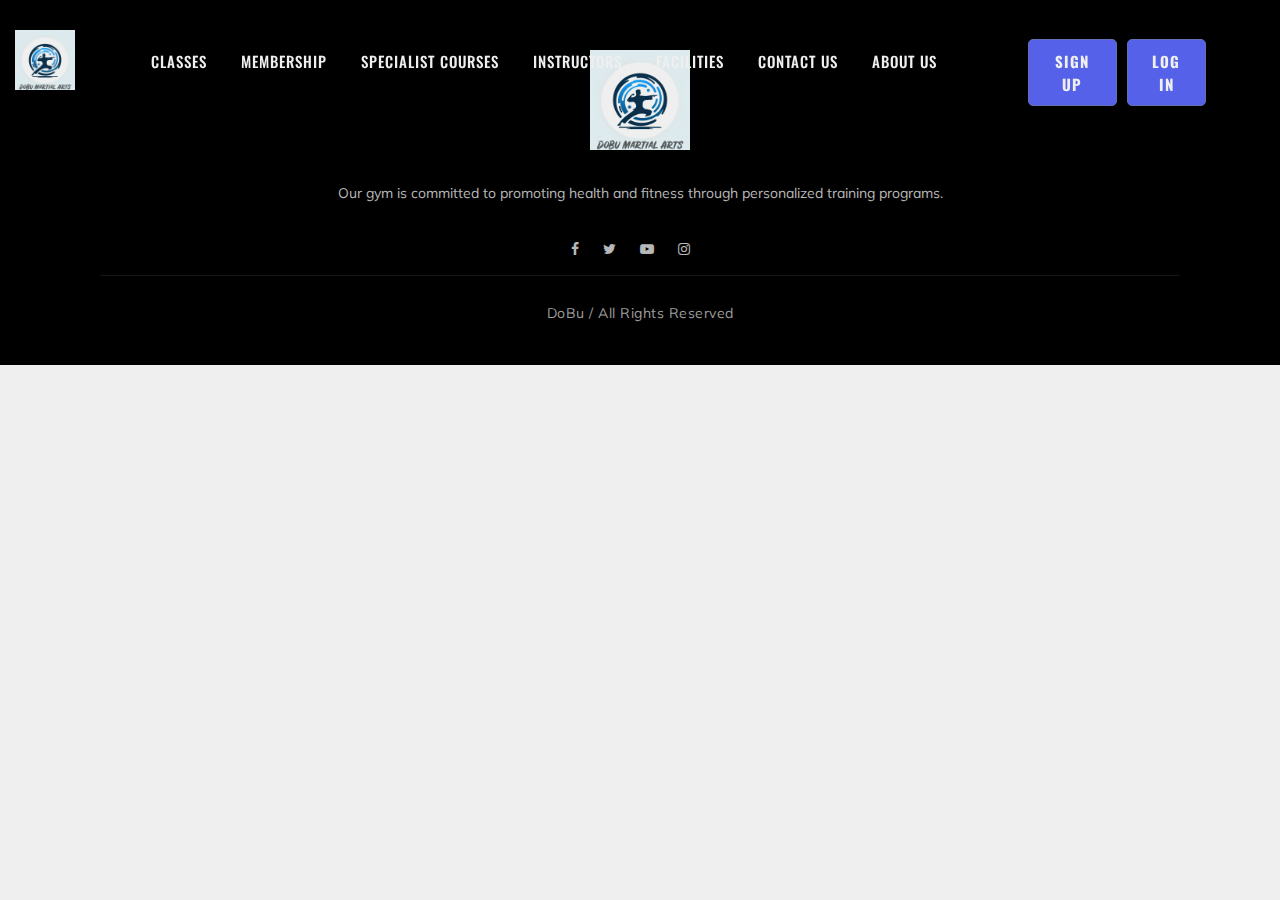
==== src/aboutus.html @ f47898c3 "Create Facilities Page" ====
<!DOCTYPE html>
<html lang="zxx">

<head>
    <meta charset="UTF-8" />
    <meta name="description" content="Shiva's | Gym " />
    <meta name="keywords" content="Gym, unica, creative, html" />
    <meta name="viewport" content="width=device-width, initial-scale=1.0" />
    <meta http-equiv="X-UA-Compatible" content="ie=edge" />
    <title>DoBu | Mertial Arts</title>

    <!-- Google Font -->
    <link href="https://fonts.googleapis.com/css?family=Muli:300,400,500,600,700,800,900&display=swap"
        rel="stylesheet" />
    <link href="https://fonts.googleapis.com/css?family=Oswald:300,400,500,600,700&display=swap" rel="stylesheet" />

    <!-- Css Styles -->
    <link rel="stylesheet" href="../css/bootstrap.min.css" type="text/css" />
    <link rel="stylesheet" href="../css/font-awesome.min.css" type="text/css" />
    <link rel="stylesheet" href="../css/flaticon.css" type="text/css" />
    <link rel="stylesheet" href="../css/owl.carousel.min.css" type="text/css" />
    <link rel="stylesheet" href="../css/barfiller.css" type="text/css" />
    <link rel="stylesheet" href="../css/magnific-popup.css" type="text/css" />
    <link rel="stylesheet" href="../css/slicknav.min.css">
    <link rel="stylesheet" href="../css/style.css" type="text/css" />
</head>

<body>
    <!-- Page Preloder -->
    <div id="preloder">
        <div class="loader"></div>
    </div>

    <!-- Offcanvas Menu Section Begin -->
    <div class="offcanvas-menu-overlay"></div>
    <div class="offcanvas-menu-wrapper">
        <div class="canvas-close">
            <i class="fa fa-close"></i>
        </div>
        <nav class="canvas-menu mobile-menu">
            <ul>
                <li><a href="Classes.html">Classes</a></li>
                <li><a href="Membership.html">Membership</a></li>
                <li><a href="specialCourse.html">Specialist Courses</a></li>
                <li><a href="instructor.html">Instructors</a></li>
                <li><a href="Facilities.html">Facilities</a></li>
                <li><a href="#">Contact Us</a></li>
                <li><a href="aboutus.html">About Us</a></li>
            </ul>
        </nav>
        <div id="mobile-menu-wrap"></div>
    </div>
    <!-- Offcanvas Menu Section End -->

    <!-- Header Section Begin -->
    <header class="header-section">
        <div class="container-fluid">
            <div class="row">
                <div class="row-cols-lg-1">
                    <div class="logo">
                        <a href="./index.html">
                            <img src="../img/DoBu logo-1.png" alt="DoBu logo" height="60px" width="60px" />
                        </a>
                    </div>
                </div>
                <div class="col-lg-9">
                    <nav class="nav-menu">
                        <ul>
                            <li><a href="Classes.html">Classes</a></li>
                            <li><a href="Membership.html">Membership</a></li>
                            <li><a href="specialCourse.html">Specialist Courses</a></li>
                            <li><a href="instructor.html">Instructors</a></li>
                            <li><a href="Facilities.html">Facilities</a></li>
                            <li><a href="#">Contact Us</a></li>
                            <li><a href="aboutus.html">About Us</a></li>
                        </ul>
                    </nav>
                </div>
                <div class="col-lg-2">
                    <div class="top-option">
                        <div class="button-container">
                            <a href="" class="btn">Sign Up</a>
                            <a href="" class="btn">Log In</a>
                        </div>
                    </div>
                </div>
            </div>
            <div class="canvas-open">
                <i class="fa fa-bars"></i>
            </div>
        </div>
    </header>
    <!-- Header End -->
 

    <!-- Footer Section Begin -->
    <section class="footer-section">
        <div class="container">
            <div class="col">
                <div class="col-lg-12 text-center">
                    <div class="fs-about">
                        <div class="fa-logo">
                            <a href="#"><img src="../img/DoBu logo-1.png" alt="DoBu Logo" height="100px" 
                                    width="100px" /></a>
                        </div>
                        <p>
                            Our gym is committed to promoting health and fitness through
                            personalized training programs.
                        </p>
                    </div>
                </div>
            </div>
            <div class="col">
                <div class="col-lg-12 text-center">
                    <div class="fa-social">
                        <a href="#"><i class="fa fa-facebook"></i></a>
                        <a href="#"><i class="fa fa-twitter"></i></a>
                        <a href="#"><i class="fa fa-youtube-play"></i></a>
                        <a href="#"><i class="fa fa-instagram"></i></a>
                    </div>
                    <div class="copyright-text">
                        <p>DoBu / All Rights Reserved</p>
                    </div>
                </div>
            </div>
        </div>
    </section>

    <!-- Footer Section End -->
    <!-- Js Plugins -->
    <script src="../js/jquery-3.3.1.min.js"></script>
    <script src="../js/bootstrap.min.js"></script>
    <script src="../js/jquery.magnific-popup.min.js"></script>
    <script src="../js/masonry.pkgd.min.js"></script>
    <script src="../js/jquery.barfiller.js"></script>
    <script src="../js/jquery.slicknav.js"></script>
    <script src="../js/owl.carousel.min.js"></script>
    <script src="../js/main.js"></script>
</body>

</html>
---- css/flaticon.css ----
/*
  	Flaticon icon font: Flaticon
  	Creation date: 19/02/2019 07:27
  	*/

@font-face {
  font-family: "Flaticon";
  src: url("../fonts/Flaticon.eot");
  src: url("../fonts/Flaticon.eot?#iefix") format("embedded-opentype"),
       url("../fonts/Flaticon.woff2") format("woff2"),
       url("../fonts/Flaticon.woff") format("woff"),
       url("../fonts/Flaticon.ttf") format("truetype"),
       url("../fonts/Flaticon.svg#Flaticon") format("svg");
  font-weight: normal;
  font-style: normal;
}

@media screen and (-webkit-min-device-pixel-ratio:0) {
  @font-face {
    font-family: "Flaticon";
    src: url("../fonts/Flaticon.svg#Flaticon") format("svg");
  }
}

[class^="flaticon-"]:before, [class*=" flaticon-"]:before,
[class^="flaticon-"]:after, [class*=" flaticon-"]:after {   
  font-family: Flaticon;
  font-size: 40px;
  font-style: normal;
  margin-left: 0;
}

.flaticon-001-mattress:before { content: "\f100"; }
.flaticon-002-dumbell:before { content: "\f101"; }
.flaticon-003-weight:before { content: "\f102"; }
.flaticon-004-measuring-tape:before { content: "\f103"; }
.flaticon-005-clipboard:before { content: "\f104"; }
.flaticon-006-weight-1:before { content: "\f105"; }
.flaticon-007-rings:before { content: "\f106"; }
.flaticon-008-calendar:before { content: "\f107"; }
.flaticon-009-smartwatch:before { content: "\f108"; }
.flaticon-010-lockers:before { content: "\f109"; }
.flaticon-011-punching-ball:before { content: "\f10a"; }
.flaticon-012-bag:before { content: "\f10b"; }
.flaticon-013-balance:before { content: "\f10c"; }
.flaticon-014-heart-beat:before { content: "\f10d"; }
.flaticon-015-proteins:before { content: "\f10e"; }
.flaticon-016-fitness:before { content: "\f10f"; }
.flaticon-017-pull-up-bar:before { content: "\f110"; }
.flaticon-018-scale:before { content: "\f111"; }
.flaticon-019-bands:before { content: "\f112"; }
.flaticon-020-smartphone:before { content: "\f113"; }
.flaticon-021-tshirt:before { content: "\f114"; }
.flaticon-022-short:before { content: "\f115"; }
.flaticon-023-dumbbells:before { content: "\f116"; }
.flaticon-024-jumping-rope:before { content: "\f117"; }
.flaticon-025-fitness-1:before { content: "\f118"; }
.flaticon-026-gym:before { content: "\f119"; }
.flaticon-027-fitness-2:before { content: "\f11a"; }
.flaticon-028-weightlifting:before { content: "\f11b"; }
.flaticon-029-wheel:before { content: "\f11c"; }
.flaticon-030-dumbbells-1:before { content: "\f11d"; }
.flaticon-031-workout:before { content: "\f11e"; }
.flaticon-032-bottle:before { content: "\f11f"; }
.flaticon-033-juice:before { content: "\f120"; }
.flaticon-034-stationary-bike:before { content: "\f121"; }
.flaticon-035-punching-ball-1:before { content: "\f122"; }
.flaticon-036-timer:before { content: "\f123"; }
.flaticon-037-medal:before { content: "\f124"; }
.flaticon-038-treadmill:before { content: "\f125"; }
.flaticon-039-syringe:before { content: "\f126"; }
.flaticon-040-whistle:before { content: "\f127"; }
.flaticon-041-chest:before { content: "\f128"; }
.flaticon-042-pills:before { content: "\f129"; }
.flaticon-043-mp3:before { content: "\f12a"; }
.flaticon-044-no-smoking:before { content: "\f12b"; }
.flaticon-045-boxing-gloves:before { content: "\f12c"; }
.flaticon-046-gloves:before { content: "\f12d"; }
.flaticon-047-buck:before { content: "\f12e"; }
.flaticon-048-headgear:before { content: "\f12f"; }
.flaticon-049-hand-grip:before { content: "\f130"; }
.flaticon-050-no-fast-food:before { content: "\f131"; }
---- css/barfiller.css ----
body {
    font-family: Arial;
}

.barfiller {
    width:100%;
    height:12px;
    background:#fcfcfc;
    border:1px solid #ccc;
    position:relative;
    margin-bottom:20px;
    box-shadow: inset 1px 4px 9px -6px rgba(0,0,0,.5); 
    -moz-box-shadow: inset 1px 4px 9px -6px rgba(0,0,0,.5); 
}

.barfiller .fill {
    display:block;
    position:relative;
    width:0px;
    height:100%;
    background:#333;
    z-index:1;
}

.barfiller .tipWrap {
    display:none;
}

.barfiller .tip {
    margin-top:-30px;
    padding:2px 4px;
    font-size:11px;
    color:#fff;
    left:0px;
    position: relative;;
    z-index:2;
    background: #333;
} 

.barfiller .tip:after {
    border:solid;
    border-color:rgba(0,0,0,.8) transparent;
    border-width:6px 6px 0 6px;
    content:"";
    display:block;
    position:absolute;
    left:9px;
    top:100%;
    z-index:9
}
---- css/style.css ----
/*------------------------------------------------------------------
[Table of contents]

1.  Template default CSS
	1.1	Variables
	1.2	Mixins
	1.3	Flexbox
	1.4	Reset
2.  Helper Css
3.  Header Section
4.  Hero Section
5.  Service Section
6.  Class Section
7.  Price Plan Section
8.  Trainer Section
9.  Contact
10.  Footer Style

-------------------------------------------------------------------*/

/*----------------------------------------*/

/* Template default CSS
/*----------------------------------------*/

html,
body {
	height: 100%;
	font-family: "Muli", sans-serif;
	-webkit-font-smoothing: antialiased;
	font-smoothing: antialiased;
}

body::-webkit-scrollbar {
	width: 8px;
}

body::-webkit-scrollbar-track {
	background-color: #444444;
}

body::-webkit-scrollbar-thumb {
	background-color: #5b68f8;
	border-radius: 5px;
}

h1,
h2,
h3,
h4,
h5,
h6 {
	margin: 0;
	color: #111111;
	font-weight: 400;
	font-family: "Oswald", sans-serif;
}

h1 {
	font-size: 70px;
}

h2 {
	font-size: 36px;
}

h3 {
	font-size: 30px;
}

h4 {
	font-size: 24px;
}

h5 {
	font-size: 18px;
}

h6 {
	font-size: 16px;
}

p {
	font-size: 14px;
	font-family: "Muli", sans-serif;
	color: #a9a9a9;
	font-weight: 400;
	line-height: 24px;
	margin: 0 0 15px 0;
}

img {
	max-width: 100%;
}

input:focus,
select:focus,
button:focus,
textarea:focus {
	outline: none;
}

a:hover,
a:focus {
	text-decoration: none;
	outline: none;
	color: #fff;
}

ul,
ol {
	padding: 0;
	margin: 0;
}

/*---------------------
  Helper CSS
-----------------------*/

.section-title {
	margin-bottom: 45px;
	text-align: center;
}

.section-title span {
	font-size: 16px;
	color: #5b68f8;
	text-transform: uppercase;
	font-weight: 700;
}

.section-title h2 {
	color: #ffffff;
	font-size: 32px;
	font-weight: 600;
	text-transform: uppercase;
	margin-top: 8px;
}

.set-bg {
	background-repeat: no-repeat;
	background-size: cover;
	background-position: top center;
}

.spad {
	padding-top: 100px;
	padding-bottom: 100px;
}

.spad-2 {
	padding-top: 50px;
	padding-bottom: 70px;
}

.text-white h1,
.text-white h2,
.text-white h3,
.text-white h4,
.text-white h5,
.text-white h6,
.text-white p,
.text-white span,
.text-white li,
.text-white a {
	color: #fff;
}

/* buttons */

.primary-btn {
	display: inline-block;
	font-size: 14px;
	padding: 17px 30px 16px;
	color: #ffffff;
	background: #5b68f8;
	line-height: normal;
	letter-spacing: 1px;
	text-transform: uppercase;
	font-weight: 700;
}

.primary-btn.btn-normal {
	-webkit-transition: all 0.3s;
	-o-transition: all 0.3s;
	transition: all 0.3s;
}

.primary-btn.btn-normal:hover {
	background: #5b68f8;
	border-color: #5b68f8;
}

/* Preloder */

#preloder {
	position: fixed;
	width: 100%;
	height: 100%;
	top: 0;
	left: 0;
	z-index: 999999;
	background: #000;
}

.loader {
	width: 40px;
	height: 40px;
	position: absolute;
	top: 50%;
	left: 50%;
	margin-top: -13px;
	margin-left: -13px;
	border-radius: 60px;
	animation: loader 0.8s linear infinite;
	-webkit-animation: loader 0.8s linear infinite;
}

@keyframes loader {
	0% {
		-webkit-transform: rotate(0deg);
		transform: rotate(0deg);
		border: 4px solid#5b68f8;
		border-left-color: transparent;
	}

	50% {
		-webkit-transform: rotate(180deg);
		transform: rotate(180deg);
		border: 4px solid #673ab7;
		border-left-color: transparent;
	}

	100% {
		-webkit-transform: rotate(360deg);
		transform: rotate(360deg);
		border: 4px solid#5b68f8;
		border-left-color: transparent;
	}
}

@-webkit-keyframes loader {
	0% {
		-webkit-transform: rotate(0deg);
		border: 4px solid#5b68f8;
		border-left-color: transparent;
	}

	50% {
		-webkit-transform: rotate(180deg);
		border: 4px solid #673ab7;
		border-left-color: transparent;
	}

	100% {
		-webkit-transform: rotate(360deg);
		border: 4px solid#5b68f8;
		border-left-color: transparent;
	}
}

.spacial-controls {
	position: fixed;
	width: 111px;
	height: 91px;
	top: 0;
	right: 0;
	z-index: 999;
}

.spacial-controls .search-switch {
	display: block;
	height: 100%;
	padding-top: 30px;
	background: #323232;
	text-align: center;
	cursor: pointer;
}

.search-model {
	display: none;
	position: fixed;
	width: 100%;
	height: 100%;
	left: 0;
	top: 0;
	background: #000;
	z-index: 99999;
}

.search-model-form {
	padding: 0 15px;
}

.search-model-form input {
	width: 500px;
	font-size: 40px;
	border: none;
	border-bottom: 2px solid #333;
	background: none;
	color: #999;
}

.search-close-switch {
	position: absolute;
	width: 50px;
	height: 50px;
	background: #333;
	color: #fff;
	text-align: center;
	border-radius: 50%;
	font-size: 28px;
	line-height: 28px;
	top: 30px;
	cursor: pointer;
	-webkit-transform: rotate(45deg);
	-ms-transform: rotate(45deg);
	transform: rotate(45deg);
	display: -webkit-box;
	display: -ms-flexbox;
	display: flex;
	-webkit-box-align: center;
	-ms-flex-align: center;
	align-items: center;
	-webkit-box-pack: center;
	-ms-flex-pack: center;
	justify-content: center;
}

/*---------------------
  Header
-----------------------*/

.header-section {
	position: fixed;
	left: 0;
	top: 0;
	width: 100%;
	padding: 0 15px;
	padding-top: 30px;
	z-index: 99;
	transition: background-color 0.3s, padding 0.3s;
}

.header-section.scrolled {
	background-color: rgba(7, 18, 41, 0.973);
	padding: 10px 15px;
}

.logo a {
	display: inline-block;
}

.nav-menu {
	text-align: center;
	margin-top: 10px;
}

.nav-menu ul li {
	list-style: none;
	display: inline-block;
	margin-right: 30px;
	position: relative;
	z-index: 1;
}

.nav-menu ul li:last-child {
	margin-right: 0;
}

.nav-menu ul li.active>a {
	color: #5b68f8;
}

.nav-menu ul li.active>a:after {
	opacity: 1;
}

.nav-menu ul li:hover>a {
	color: #5b68f8;
}

.nav-menu ul li:hover>a:after {
	opacity: 1;
}

.nav-menu ul li:hover .dropdown {
	opacity: 1;
	visibility: visible;
}

.nav-menu ul li a {
	color: #ffffff;
	display: block;
	font-size: 15px;
	font-weight: 500;
	text-transform: uppercase;
	letter-spacing: 1px;
	font-family: "Oswald", sans-serif;
	padding: 10px 0px;
	position: relative;
	transition: all 0.3s;
}

.top-option {
	text-align: right;
	padding: 9px 0;
}

.button-container {
	display: flex;
	justify-content: space-between;
	gap: 10px;
}

.btn {
	display: inline-block;
	padding: 10px 15px;
	border: 1px solid #6c78c0;
	border-radius: 5px;
	text-align: center;
	background-color: #5b68f8;
	text-decoration: none;
	color: #ffffff;
	font-family: "Oswald", sans-serif;
	font-size: 15px;
	font-weight: 800;
	text-transform: uppercase;
	letter-spacing: 1px;
	transition: background-color 0.3s, color 0.3s;
}

.btn:hover {
	background-color: #1c0097;
	color: #fff;
	border: 1px solid #001797;
}

.offcanvas-menu-wrapper {
	display: none;
}

.canvas-open {
	display: none;
}

/*---------------------
  Hero Section
-----------------------*/

.hs-slider.owl-carousel .owl-item.active .hs-item .hi-text span {
	position: relative;
	top: 0;
	-webkit-transition: all 0.2s ease 0.2s;
	-o-transition: all 0.2s ease 0.2s;
	transition: all 0.2s ease 0.2s;
	opacity: 1;
}

.hs-slider.owl-carousel .owl-item.active .hs-item .hi-text h1 {
	position: relative;
	top: 0;
	-webkit-transition: all 0.4s ease 0.4s;
	-o-transition: all 0.4s ease 0.4s;
	transition: all 0.4s ease 0.4s;
	opacity: 1;
}

.hs-slider.owl-carousel .owl-item.active .hs-item .hi-text .primary-btn {
	position: relative;
	top: 0;
	-webkit-transition: all 0.6s ease 0.6s;
	-o-transition: all 0.6s ease 0.6s;
	transition: all 0.6s ease 0.6s;
	opacity: 1;
}

.hs-slider.owl-carousel .owl-nav button {
	height: 46px;
	width: 46px;
	color: #a9a9a9;
	background: rgba(255, 255, 255, 0.1);
	line-height: 46px;
	text-align: center;
	position: absolute;
	font-size: 24px;
	left: 30px;
	top: 50%;
	-webkit-transform: translateY(-23px);
	-ms-transform: translateY(-23px);
	transform: translateY(-23px);
}

.hs-slider.owl-carousel .owl-nav button.owl-next {
	left: auto;
	right: 30px;
}

.hs-slider .hs-item {
	height: 1040px;
	display: -webkit-box;
	display: -ms-flexbox;
	display: flex;
	-ms-flex-line-pack: center;
	align-content: center;
	padding-top: 355px;
}

.hs-slider .hs-item .hi-text span {
	display: block;
	font-size: 18px;
	color: #ffffff;
	text-transform: uppercase;
	font-weight: 700;
	letter-spacing: 6px;
	margin-bottom: 18px;
	position: relative;
	top: 100px;
	opacity: 0;
}

.hs-slider .hs-item .hi-text h1 {
	font-size: 80px;
	color: #ffffff;
	font-weight: 700;
	text-transform: uppercase;
	line-height: 90px;
	margin-bottom: 42px;
	position: relative;
	top: 100px;
	opacity: 0;
}

.hs-slider .hs-item .hi-text h1 strong {
	color: #5b68f8;
}

.hs-slider .hs-item .hi-text .primary-btn {
	position: relative;
	top: 100px;
	opacity: 0;
}

/*---------------------
  ChoseUs Section
-----------------------*/

.choseus-section {
	background: #0a0a0a;
	padding-bottom: 70px;
}

.cs-item {
	text-align: center;
	margin-bottom: 30px;
}

.cs-item:hover span {
	background: #5b68f8;
	color: #ffffff;
}

.cs-item span {
	height: 90px;
	width: 90px;
	background: rgba(255, 255, 255, 0.1);
	border-radius: 50%;
	display: inline-block;
	color: #5b68f8;
	line-height: 90px;
	text-align: center;
	-webkit-transition: all 0.3s;
	-o-transition: all 0.3s;
	transition: all 0.3s;
}

.cs-item h4 {
	color: #ffffff;
	font-size: 22px;
	font-weight: 600;
	margin-top: 24px;
	margin-bottom: 16px;
}

/*---------------------
  Classes Section
-----------------------*/

.classes-section {
	background: #151515;
	padding-bottom: 80px;
}

.classes-section .section-title {
	margin-bottom: 35px;
}

.class-item {
	overflow: hidden;
	margin-bottom: 30px;
}

.class-item .ci-pic img {
	min-width: 100%;
}

.class-item .ci-text {
	background: #0a0a0a;
	position: relative;
	padding: 10px 30px 26px 30px;
	z-index: 1;
}

.class-item .ci-text:after {
	position: absolute;
	left: -5px;
	top: -44px;
	height: 100px;
	width: 600px;
	border-top: 4px solid #464646;
	background: #0a0a0a;
	content: "";
	-webkit-transform: rotate(-5deg);
	-ms-transform: rotate(-5deg);
	transform: rotate(-5deg);
	z-index: -1;
}

.class-item .ci-text span {
	color: #5b68f8;
	font-size: 12px;
	text-transform: uppercase;
	font-weight: 700;
}

.class-item .ci-text h5 {
	font-size: 20px;
	color: #ffffff;
	font-weight: 600;
	text-transform: uppercase;
	margin-top: 4px;
}

.class-item .ci-text h4 {
	font-size: 26px;
	color: #ffffff;
	font-weight: 600;
	text-transform: uppercase;
	margin-top: 4px;
}

.class-item .ci-text a {
	display: inline-block;
	width: 46px;
	height: 46px;
	background: rgba(255, 255, 255, 0.1);
	line-height: 46px;
	text-align: center;
	font-size: 24px;
	color: #ffffff;
	position: absolute;
	right: 30px;
	bottom: 16px;
}

/*----------------------------
  Special List Course Section |
-----------------------------*/

.special-courses-section {
	background: #151515;
	padding-bottom: 80px;
}

.special-courses-section .section-title {
	margin-bottom: 35px;
}

.course-item {
	overflow: hidden;
	margin-bottom: 30px;
}

.course-item .course-pic img {
	max-width: 100%;
}

.course-item .course-text {
	background: #0a0a0a;
	position: relative;
	padding: 10px 30px 26px 30px;
	z-index: 1;
}

.course-item .course-text h5 {
	font-size: 20px;
	color: #ffffff;
	font-weight: 600;
	text-transform: uppercase;
	margin-top: 4px;
}

.course-item .course-text h4 {
	font-size: 26px;
	color: #ffffff;
	font-weight: 600;
	text-transform: uppercase;
	margin-top: 4px;
}

.course-item .course-text .enroll-btn {
	display: inline-block;
	padding: 10px 20px;
	background: rgba(255, 255, 255, 0.3);
	text-align: center;
	font-size: 14px;
	color: #ffffff;
	font-weight: 700;
	border-radius: 12px;
	transition: 0.5s;

}

.course-item .course-text .enroll-btn:hover {
	background: #5b68f8;
}

/*---------------------
  Facilities Section
-----------------------*/

.facilities-section {
	background: #151515;
	padding-bottom: 80px;
}

.facilities-section .section-title {
	margin-bottom: 35px;
}

.facility-item {
	overflow: hidden;
	margin-bottom: 30px;
}

.facility-item .fi-pic img {
	min-width: 100%;
}

.facility-item .fi-text {
	background: #0a0a0a;
	position: relative;
	padding: 10px 30px 26px 30px;
	z-index: 1;
}

.facility-item .fi-text:after {
	position: absolute;
	left: -5px;
	top: -44px;
	height: 100px;
	width: 600px;
	border-top: 4px solid #464646;
	background: #0a0a0a;
	content: "";
	-webkit-transform: rotate(-5deg);
	-ms-transform: rotate(-5deg);
	transform: rotate(-5deg);
	z-index: -1;
}

.facility-item .fi-text span {
	color: #5b68f8;
	font-size: 12px;
	text-transform: uppercase;
	font-weight: 700;
}

.facility-item .fi-text h5 {
	font-size: 20px;
	color: #ffffff;
	font-weight: 600;
	text-transform: uppercase;
	margin-top: 4px;
}

.facility-item .fi-text h4 {
	font-size: 26px;
	color: #ffffff;
	font-weight: 600;
	text-transform: uppercase;
	margin-top: 4px;
}

.facility-item .fi-text a {
	display: inline-block;
	width: 46px;
	height: 46px;
	background: rgba(255, 255, 255, 0.1);
	line-height: 46px;
	text-align: center;
	font-size: 24px;
	color: #ffffff;
	position: absolute;
	right: 30px;
	bottom: 16px;
}


/*---------------------
  Banner Section
-----------------------*/

.banner-section {
	height: 550px;
	display: -webkit-box;
	display: -ms-flexbox;
	display: flex;
	-webkit-box-align: center;
	-ms-flex-align: center;
	align-items: center;
	-webkit-box-pack: center;
	-ms-flex-pack: center;
	justify-content: center;
}

.bs-text.service-banner .bt-tips {
	margin-bottom: 35px;
}

.bs-text h2 {
	font-size: 48px;
	color: #ffffff;
	font-weight: 700;
	text-transform: uppercase;
	margin-bottom: 25px;
}

.bs-text .bt-tips {
	font-size: 20px;
	color: #c4c4c4;
	font-weight: 700;
	text-transform: uppercase;
	margin-bottom: 45px;
}

.bs-text .primary-btn {
	background: transparent;
	border: 2px solid #5b68f8;
}

.bs-text .play-btn {
	display: inline-block;
	height: 70px;
	width: 70px;
	background: #5b68f8;
	border-radius: 50%;
	line-height: 70px;
	text-align: center;
	font-size: 36px;
	color: #ffffff;
}

/*---------------------
  Membership Section
-----------------------*/

.pricing-section {
	background: #151515;
}

.pricing-section .section-title {
	margin-bottom: 60px;
	margin-top: 20px;
}

.ps-item {
	text-align: center;
	padding: 40px 30px 52px;
	border: 1px solid #464646;
	-webkit-transform: skewY(-4deg);
	-ms-transform: skewY(-4deg);
	transform: skewY(-4deg);
	margin-bottom: 30px;
	position: relative;
}

.ps-img {
	margin: 40px 0px;
}

.ps-item .primary-btn.pricing-btn:hover {
	background: #5b68f8;
}

.ps-item h3 {
	font-size: 28px;
	color: #ffffff;
	font-weight: 600;
	margin-bottom: 14px;
	-webkit-transform: skewY(4deg);
	-ms-transform: skewY(4deg);
	transform: skewY(4deg);
}

.ps-item .pi-price {
	margin-bottom: 10px;
	-webkit-transform: skewY(4deg);
	-ms-transform: skewY(4deg);
	transform: skewY(4deg);
}

.ps-item .pi-price h2 {
	font-size: 45px;
	color: #5b68f8;
	font-weight: 600;
}

.ps-item .pi-price span {
	color: #c4c4c4;
	font-size: 16px;
	font-weight: 700;
	text-transform: uppercase;
}

.ps-item ul {
	margin-bottom: 10px;
	-webkit-transform: skewY(4deg);
	-ms-transform: skewY(4deg);
	transform: skewY(4deg);
}

.ps-item ul li {
	font-size: 14px;
	color: #c4c4c4;
	line-height: 32px;
	list-style: none;
}

.ps-item .primary-btn.pricing-btn {
	display: block;
	background: #333333;
	-webkit-transform: skewY(4deg);
	-ms-transform: skewY(4deg);
	transform: skewY(4deg);
	transition: 0.5s;
}

/*---------------------
  Gallery Section
-----------------------*/

.gallery-section {
	background: #151515;
	overflow: hidden;
}

.gallery-section.gallery-page {
	padding-top: 10px;
}

.grid-sizer {
	width: calc(25% - 10px);
}

.gallery {
	margin-right: -10px;
}

.gallery .gs-item {
	height: 472px;
	width: calc(25% - 10px);
	float: left;
	margin-right: 10px;
	margin-bottom: 10px;
}

.gallery .gs-item:hover .thumb-icon {
	opacity: 1;
	visibility: visible;
}

.gallery .gs-item .thumb-icon {
	font-size: 48px;
	color: #5b68f8;
	display: -webkit-box;
	display: -ms-flexbox;
	display: flex;
	-webkit-box-align: center;
	-ms-flex-align: center;
	align-items: center;
	-webkit-box-pack: center;
	-ms-flex-pack: center;
	justify-content: center;
	height: 100%;
	cursor: pointer;
	opacity: 0;
	visibility: hidden;
	-webkit-transition: all 0.3s;
	-o-transition: all 0.3s;
	transition: all 0.3s;
}

.gallery .gs-item.grid-wide {
	width: calc(50% - 10px);
}

/*---------------------
  instructor Section
-----------------------*/

.instructor-section {
    background: #151515;
}

.instructor-item {
    margin-bottom: 40px;
}

.instructor-item .ii-pic {
    float: left;
}

.instructor-item .ii-pic img {
	min-width: 100%;
	min-height: 100%;
    object-fit: cover;
	border: 1px solid #363636;
}

.instructor-item .ii-text {
    border: 1px solid #363636;
    overflow: hidden;
    padding: 32px 30px 20px 40px;
}

.instructor-item .ii-text h5 {
    margin-bottom: 10px;
	font-size: 30px;
	color: rgb(219, 219, 219);
}

.instructor-item .ii-text h5 a {
    font-size: 20px;
    color: #ffffff;
    font-weight: 600;
    line-height: 28px;
}

.instructor-item .ii-text ul {
    margin-bottom: 18px;
}

.instructor-item .ii-text ul li {
    font-size: 12px;
    color: #888888;
    display: inline-block;
    list-style: none;
    margin-right: 25px;
    position: relative;
}

.instructor-item .ii-text ul li:after {
    position: absolute;
    right: -15px;
    top: 0;
    content: "|";
}

.instructor-item .ii-text ul li:last-child {
    margin-right: 0;
}

.instructor-item .ii-text ul li:last-child:after {
    display: none;
}

.instructor-item .ii-text p {
    color: #c4c4c4;
    line-height: 22px;
    margin-bottom: 0;
}

.ii-btn {
	padding: 11px;
	border-radius: 5px;
	transition: 0.5s;
	background: rgba(255, 255, 255, 0.3);
	color: #ffffff;
	font-weight: 700;
	border-radius: 7px;
	font-size: 14px;
}

.ii-btn:hover {
	background: #5b68f8;
	transition: 0.5s;
}

/*---------------------
  Get Touch Section
-----------------------*/

.gettouch-section {
	background: #0a0a0a;
	padding: 30px 0 15px;
}

.gt-text {
	overflow: hidden;
	margin-bottom: 30px;
}

.gt-text i {
	font-size: 30px;
	color: #ffffff;
	display: inline-block;
	height: 65px;
	width: 65px;
	background: #5b68f8;
	border-radius: 50%;
	line-height: 65px;
	text-align: center;
	float: left;
	margin-right: 20px;
}

.gt-text p {
	overflow: hidden;
	color: #ffffff;
	margin-bottom: 0;
	padding-top: 10px;
}

.gt-text ul {
	overflow: hidden;
	padding-top: 20px;
}

.gt-text ul li {
	list-style: none;
	font-size: 14px;
	color: #ffffff;
	margin-right: 25px;
	display: inline-block;
	position: relative;
}

.gt-text ul li:after {
	position: absolute;
	right: -18px;
	top: 0;
	content: "|";
	color: #545454;
}

.gt-text ul li:last-child {
	margin-right: 0;
}

.gt-text ul li:last-child:after {
	display: none;
}

.gt-text.email p {
	padding-top: 20px;
}

/*---------------------
  Footer
-----------------------*/

.footer-section {
	background: #000000;
	padding-top: 50px;
}

.fs-about {
	margin-bottom: 30px;
}

.fs-about .fa-logo {
	margin-bottom: 30px;
}

.fs-about .fa-logo a {
	display: inline-block;
}

.fs-about p {
	line-height: 26px;
	color: #c4c4c4;
}

.fa-social a {
	font-size: 14px;
	color: #c4c4c4;
	margin-right: 20px;
}

.copyright-text {
	font-size: 14px;
	color: #c4c4c4;
	letter-spacing: 0.5px;
	border-top: 1px solid #1a1a1a;
	padding: 25px 0;
	margin-top: 15px;
}

.copyright-text a,
.copyright-text i {
	color: #5b68f8;
}

/* ----------------------------------- Other Pages Styles ----------------------------------- */

/*---------------------
  Breadcrumb Section
-----------------------*/

.breadcrumb-section {
	height: 500px;
	padding-top: 230px;
}

.breadcrumb-text h2 {
	font-size: 60px;
	color: #ffffff;
	font-weight: 600;
	text-transform: uppercase;
	margin-bottom: 15px;
}

.breadcrumb-text .bt-option a {
	font-size: 18px;
	color: #ffffff;
	font-weight: 700;
	display: inline-block;
	position: relative;
	margin-right: 20px;
}

.breadcrumb-text .bt-option a:after {
	position: absolute;
	right: -14px;
	top: 6px;
	font-family: "FontAwesome";
	content: "";
	font-size: 13px;
	font-weight: 400;
}

.breadcrumb-text .bt-option span {
	font-size: 18px;
	color: #5b68f8;
	font-weight: 700;
}

/*---------------------
  About Us Section
-----------------------*/

.about-video {
	height: 640px;
	display: -webkit-box;
	display: -ms-flexbox;
	display: flex;
	-webkit-box-align: center;
	-ms-flex-align: center;
	align-items: center;
	-webkit-box-pack: center;
	-ms-flex-pack: center;
	justify-content: center;
}

.about-video .play-btn {
	display: inline-block;
	height: 70px;
	width: 70px;
	background: #5b68f8;
	border-radius: 50%;
	line-height: 70px;
	text-align: center;
	font-size: 36px;
	color: #ffffff;
}

.about-text {
	background: #000000;
	height: 640px;
	padding: 120px 70px 0 70px;
}

.about-text .section-title {
	text-align: left;
	margin-bottom: 30px;
}

.about-text .at-desc {
	margin-bottom: 27px;
}

.about-text .at-desc p {
	color: #c4c4c4;
}

.about-text .about-bar .ab-item {
	margin-bottom: 34px;
}

.about-text .about-bar .ab-item p {
	color: #ffffff;
	margin-bottom: 13px;
}

.about-text .about-bar .ab-item .barfiller {
	background: #2d2d2d;
	height: 5px;
	border: none;
	margin-bottom: 0;
}

.about-text .about-bar .ab-item .barfiller .tip {
	margin-top: 0;
	padding: 0;
	font-size: 14px;
	color: #ffffff;
	background: transparent;
	position: initial !important;
	float: right;
	margin-top: -40px;
}

.about-text .about-bar .ab-item .barfiller .tip:after {
	display: none;
}

/*---------------------
  Testimonial Section
-----------------------*/

.testimonial-section {
	background: #151515;
}

.ts_slider.owl-carousel .owl-item img {
	display: inline-block;
}

.ts_slider.owl-carousel .owl-nav button {
	height: 46px;
	width: 46px;
	color: #a9a9a9;
	background: rgba(255, 255, 255, 0.1);
	line-height: 46px;
	text-align: center;
	font-size: 24px;
	position: absolute;
	left: 30px;
	top: 50%;
	-webkit-transform: translateY(-23px);
	-ms-transform: translateY(-23px);
	transform: translateY(-23px);
}

.ts_slider.owl-carousel .owl-nav button.owl-next {
	left: auto;
	right: 30px;
}

.ts_slider .ts_item .ti_pic {
	margin-bottom: 32px;
}

.ts_slider .ts_item .ti_pic img {
	height: 200px;
	width: 200px;
	border-radius: 50%;
}

.ts_slider .ts_item .ti_text p {
	color: #fefefe;
	letter-spacing: 1px;
	margin-bottom: 20px;
}

.ts_slider .ts_item .ti_text h5 {
	color: #ffffff;
	font-weight: 600;
	text-transform: uppercase;
	margin-bottom: 8px;
}

.ts_slider .ts_item .ti_text .tt-rating i {
	font-size: 12px;
	color: #d49d09;
}

/*---------------------
  Services Section
-----------------------*/

.services-section {
	background: #151515;
}

.ss-pic img {
	height: 100%;
	min-width: 100%;
}

.ss-text {
	background: #252525;
	padding: 72px 30px;
	height: 293px;
	position: relative;
	z-index: 1;
	-webkit-transition: all 0.3s;
	-o-transition: all 0.3s;
	transition: all 0.3s;
}

.ss-text:hover {
	background: #363636;
}

.ss-text:hover a {
	color: #5b68f8;
}

.ss-text:hover:after {
	background: #363636;
}

.ss-text:after {
	position: absolute;
	left: -15px;
	top: 50%;
	height: 20px;
	width: 20px;
	background: #252525;
	content: "";
	-webkit-transform: rotate(45deg) translateY(-10px);
	-ms-transform: rotate(45deg) translateY(-10px);
	transform: rotate(45deg) translateY(-10px);
	z-index: -1;
	-webkit-transition: all 0.2s;
	-o-transition: all 0.2s;
	transition: all 0.2s;
}

.ss-text.second-row:after {
	left: auto;
	right: 0;
}

.ss-text h4 {
	font-size: 22px;
	color: #ffffff;
	font-weight: 600;
	margin-bottom: 10px;
}

.ss-text p {
	margin-bottom: 11px;
}

.ss-text a {
	font-size: 14px;
	color: #ffffff;
	font-weight: 700;
	text-transform: uppercase;
	-webkit-transition: all 0.3s;
	-o-transition: all 0.3s;
	transition: all 0.3s;
}

/*---------------------
  Class Timetable Section
-----------------------*/

.class-timetable-section {
	background: #151515;
}

.class-timetable-section.class-details-timetable {
	padding-top: 0;
}

.class-timetable-section .section-title {
	text-align: left;
}

.class-details-timetable_title {
	margin-bottom: 35px;
}

.class-details-timetable_title h5 {
	font-size: 20px;
	color: #ffffff;
	font-weight: 600;
}

.table-controls {
	text-align: right;
	margin-top: 14px;
	margin-bottom: 50px;
}

.table-controls ul {
	background: #000000;
	padding: 12px 30px 15px;
	display: inline-block;
}

.table-controls ul li {
	list-style: none;
	font-size: 14px;
	color: #aaaaaa;
	list-style: none;
	display: inline-block;
	margin-right: 35px;
	-webkit-transition: all 0.3s;
	-o-transition: all 0.3s;
	transition: all 0.3s;
	cursor: pointer;
	position: relative;
}

.table-controls ul li:after {
	position: absolute;
	right: -22px;
	top: 0;
	content: "/";
}

.table-controls ul li.active {
	color: #ffffff;
}

.table-controls ul li.active:after {
	color: #aaaaaa;
}

.table-controls ul li:last-child {
	margin-right: 0;
}

.table-controls ul li:last-child:after {
	display: none;
}

.class-timetable .ts-meta h5,
.class-timetable .ts-meta span {
	-webkit-transition: all 0.4s;
	-o-transition: all 0.4s;
	transition: all 0.4s;
}

.class-timetable.filtering .ts-meta h5,
.class-timetable.filtering .ts-meta span {
	opacity: 0;
}

.class-timetable.filtering .ts-meta.show h5,
.class-timetable.filtering .ts-meta.show span {
	opacity: 1;
}

.class-timetable.details-timetable td h5 {
	color: #ffffff1a;
}

.class-timetable.details-timetable td span {
	color: #363636;
}

.class-timetable.details-timetable td.hover-dp h5 {
	-webkit-transition: all 0.4s;
	-o-transition: all 0.4s;
	transition: all 0.4s;
}

.class-timetable.details-timetable td.hover-dp span {
	-webkit-transition: all 0.4s;
	-o-transition: all 0.4s;
	transition: all 0.4s;
}

.class-timetable.details-timetable td.hover-dp:hover h5 {
	color: #ffffff;
}

.class-timetable.details-timetable td.hover-dp:hover span {
	color: #a9a9a9;
}

.class-timetable.details-timetable td.dark-bg {
	background: #0a0a0a;
}

.class-timetable table {
	border: 1px solid #363636;
	text-align: center;
}

.class-timetable table thead {
	border-bottom: 1px solid #363636;
}

.class-timetable table thead tr th {
	font-size: 14px;
	color: #ffffff;
	background: #5b68f8;
	border-right: 1px solid #363636;
	padding: 15px 0;
	font-weight: 400;
}

.class-timetable table tbody tr td {
	width: 146px;
	padding: 35px 0;
}

.class-timetable table tbody tr td.class-time {
	font-size: 12px;
	color: #ffffff;
	background: #000000;
	border: 1px solid #363636;
}

.class-timetable table tbody tr td.dark-bg {
	background: #090909;
}

.class-timetable table tbody tr td.hover-bg {
	-webkit-transition: all 0.3s;
	-o-transition: all 0.3s;
	transition: all 0.3s;
}

.class-timetable table tbody tr td.hover-bg:hover {
	background: #4d4e5e;
}

.class-timetable table tbody tr td.blank-td {
	position: relative;
	overflow: hidden;
}

.class-timetable table tbody tr td.blank-td:after {
	position: absolute;
	left: -47px;
	top: 59px;
	width: 237px;
	height: 1px;
	background: #363636;
	content: "";
	-webkit-transform: rotate(-40deg);
	-ms-transform: rotate(-40deg);
	transform: rotate(-40deg);
}

.class-timetable table tbody tr td h5 {
	color: #ffffff;
	font-weight: 600;
	text-transform: uppercase;
	margin-bottom: 10px;
}

.class-timetable table tbody tr td span {
	display: block;
	font-size: 12px;
	color: #a9a9a9;
}

/*---------------------
  Class Details Section
-----------------------*/

.class-details-section {
	background: #151515;
	padding-bottom: 60px;
}

.class-details-text .cd-pic {
	margin-bottom: 45px;
}

.class-details-text .cd-pic img {
	min-width: 100%;
}

.class-details-text .cd-text {
	margin-bottom: 33px;
}

.class-details-text .cd-text .cd-single-item h3 {
	color: #ffffff;
	font-weight: 600;
	text-transform: uppercase;
	margin-bottom: 28px;
}

.class-details-text .cd-text .cd-single-item p {
	color: #c4c4c4;
}

.class-details-text .cd-trainer .cd-trainer-pic img {
	min-width: 100%;
}

.class-details-text .cd-trainer .cd-trainer-text {
	position: relative;
}

.class-details-text .cd-trainer .cd-trainer-text .trainer-title {
	margin-bottom: 18px;
}

.class-details-text .cd-trainer .cd-trainer-text .trainer-title h4 {
	color: #ffffff;
	font-weight: 600;
	margin-bottom: 6px;
}

.class-details-text .cd-trainer .cd-trainer-text .trainer-title span {
	font-size: 12px;
	color: #aaaaaa;
	text-transform: uppercase;
}

.class-details-text .cd-trainer .cd-trainer-text .trainer-social {
	position: absolute;
	right: 0;
	top: 20px;
}

.class-details-text .cd-trainer .cd-trainer-text .trainer-social a {
	display: inline-block;
	font-size: 14px;
	color: #c4c4c4;
	margin-right: 9px;
}

.class-details-text .cd-trainer .cd-trainer-text .trainer-social a:last-child {
	margin-right: 0;
}

.class-details-text .cd-trainer .cd-trainer-text p {
	color: #c4c4c4;
}

.class-details-text .cd-trainer .cd-trainer-text .trainer-info {
	margin-top: 28px;
	margin-bottom: 26px;
}

.class-details-text .cd-trainer .cd-trainer-text .trainer-info li {
	font-size: 14px;
	color: #c4c4c4;
	list-style: none;
	padding-bottom: 8px;
	border-bottom: 1px solid #252525;
	margin-bottom: 10px;
}

.class-details-text .cd-trainer .cd-trainer-text .trainer-info li:last-child {
	padding-bottom: 0;
	margin-bottom: 0;
	border-bottom: none;
}

.class-details-text .cd-trainer .cd-trainer-text .trainer-info li span {
	color: #ffffff;
	font-weight: 700;
	width: 150px;
	display: inline-block;
}

.sidebar-option {
	padding-left: 40px;
}

.sidebar-option .so-categories {
	margin-bottom: 40px;
}

.sidebar-option .so-categories .title {
	font-size: 20px;
	color: #ffffff;
	font-weight: 600;
	text-transform: uppercase;
	margin-bottom: 24px;
}

.sidebar-option .so-categories ul li {
	list-style: none;
}

.sidebar-option .so-categories ul li:hover a {
	color: #5b68f8;
}

.sidebar-option .so-categories ul li:hover a span {
	color: #ffffff;
}

.sidebar-option .so-categories ul li a {
	font-size: 14px;
	color: #c4c4c4;
	line-height: 40px;
	-webkit-transition: all 0.3s;
	-o-transition: all 0.3s;
	transition: all 0.3s;
}

.sidebar-option .so-categories ul li a span {
	font-size: 12px;
	float: right;
}

.sidebar-option .so-latest {
	margin-bottom: 60px;
}

.sidebar-option .so-latest .title {
	font-size: 20px;
	color: #ffffff;
	font-weight: 600;
	text-transform: uppercase;
	margin-bottom: 40px;
}

.sidebar-option .so-latest .latest-large {
	height: 200px;
	position: relative;
	margin-bottom: 30px;
}

.sidebar-option .so-latest .latest-large .ll-text {
	position: absolute;
	left: 0;
	bottom: 18px;
	width: 100%;
	padding: 0 25px;
}

.sidebar-option .so-latest .latest-large .ll-text h5 a {
	color: #ffffff;
	font-weight: 600;
	line-height: 23px;
}

.sidebar-option .so-latest .latest-large .ll-text ul li {
	list-style: none;
	font-size: 12px;
	color: #888888;
	position: relative;
	display: inline-block;
	margin-right: 25px;
}

.sidebar-option .so-latest .latest-large .ll-text ul li:last-child {
	margin-right: 0;
}

.sidebar-option .so-latest .latest-large .ll-text ul li:last-child:after {
	display: none;
}

.sidebar-option .so-latest .latest-large .ll-text ul li:after {
	position: absolute;
	right: -16px;
	top: 0;
	content: "|";
}

.sidebar-option .so-latest .latest-item {
	overflow: hidden;
	margin-bottom: 30px;
}

.sidebar-option .so-latest .latest-item:last-child {
	margin-bottom: 0;
}

.sidebar-option .so-latest .latest-item .li-pic {
	float: left;
	margin-right: 20px;
}

.sidebar-option .so-latest .latest-item .li-text {
	overflow: hidden;
}

.sidebar-option .so-latest .latest-item .li-text h6 a {
	font-size: 15px;
	color: #ffffff;
	line-height: 21px;
}

.sidebar-option .so-latest .latest-item .li-text .li-time {
	display: inline-block;
	font-size: 12px;
	color: #888888;
}

.sidebar-option .so-banner {
	height: 300px;
	position: relative;
}

.sidebar-option .so-banner h5 {
	font-size: 20px;
	font-weight: 600;
	color: #ffffff;
	text-transform: uppercase;
	position: absolute;
	left: 0;
	bottom: 30px;
	width: 100%;
	padding: 0 30px;
}

.sidebar-option .so-tags .title {
	font-size: 20px;
	color: #ffffff;
	font-weight: 600;
	text-transform: uppercase;
	margin-bottom: 40px;
}

.sidebar-option .so-tags a {
	display: inline-block;
	font-size: 14px;
	color: #c4c4c4;
	padding: 10px 15px;
	background: #252525;
	margin-right: 5px;
	margin-bottom: 10px;
}

/*------------------------
  Bmi Calculator Section
-------------------------*/

.bmi-calculator-section {
	background: #151515;
}

.section-title.chart-title {
	text-align: left;
}

.chart-table table {
	border: 1px solid #363636;
	width: 100%;
}

.chart-table table thead {
	border-bottom: 1px solid #363636;
}

.chart-table table thead tr th {
	background: #060606;
	font-size: 14px;
	color: #ffffff;
	font-weight: 500;
	text-transform: uppercase;
	border-right: 1px solid #363636;
	padding: 14px 0 11px 50px;
}

.chart-table table tbody tr:nth-child(even) {
	background: #111111;
}

.chart-table table tbody tr td {
	font-size: 14px;
	color: #c4c4c4;
	border-right: 1px solid #363636;
	padding: 17px 0 17px 50px;
}

.chart-table table tbody tr td.point {
	width: 200px;
}

.section-title.chart-calculate-title {
	text-align: left;
}

.chart-calculate-form p {
	color: #c4c4c4;
	margin-bottom: 24px;
}

.chart-calculate-form form input {
	font-size: 14px;
	color: #c4c4c4;
	width: 100%;
	height: 50px;
	border: 1px solid #363636;
	padding-left: 20px;
	padding-right: 5px;
	background: transparent;
	margin-bottom: 20px;
}

.chart-calculate-form form input::-webkit-input-placeholder {
	color: #c4c4c4;
}

.chart-calculate-form form input::-moz-placeholder {
	color: #c4c4c4;
}

.chart-calculate-form form input:-ms-input-placeholder {
	color: #c4c4c4;
}

.chart-calculate-form form input::-ms-input-placeholder {
	color: #c4c4c4;
}

.chart-calculate-form form input::placeholder {
	color: #c4c4c4;
}

.chart-calculate-form form button {
	font-size: 14px;
	color: #ffffff;
	text-transform: uppercase;
	font-weight: 700;
	width: 100%;
	border: none;
	padding: 15px 0;
	background: #5b68f8;
}

/*--------------------------
  Blog Detils Hero Section
--------------------------*/

.blog-details-hero {
	height: 900px;
	padding-top: 365px;
}

.bh-text {
	background: rgba(0, 0, 0, 0.8);
	text-align: center;
	padding: 40px 50px 34px 50px;
}

.bh-text h3 {
	color: #ffffff;
	font-weight: 600;
	line-height: 39px;
	text-transform: uppercase;
	margin-bottom: 10px;
}

.bh-text ul li {
	font-size: 12px;
	color: #888888;
	display: inline-block;
	list-style: none;
	margin-right: 25px;
	position: relative;
}

.bh-text ul li:after {
	position: absolute;
	right: -15px;
	top: 0;
	content: "|";
}

.bh-text ul li:last-child {
	margin-right: 0;
}

.bh-text ul li:last-child:after {
	display: none;
}

/*---------------------
  Blog Details Section
-----------------------*/

.blog-details-section {
	background: #151515;
	padding-top: 80px;
	overflow: hidden;
}

.blog-details-text .blog-details-title {
	text-align: center;
	margin-bottom: 32px;
}

.blog-details-text .blog-details-title p {
	color: #c4c4c4;
}

.blog-details-text .blog-details-title p:first-child {
	margin-bottom: 25px;
}

.blog-details-text .blog-details-title h5 {
	font-size: 20px;
	color: #ffffff;
	font-weight: 600;
	padding-top: 5px;
	margin-bottom: 28px;
}

.blog-details-text .blog-details-pic {
	margin-right: -10px;
	overflow: hidden;
	margin-bottom: 22px;
}

.blog-details-text .blog-details-pic .blog-details-pic-item {
	width: calc(50% - 10px);
	float: left;
	margin-right: 10px;
	margin-bottom: 10px;
}

.blog-details-text .blog-details-pic .blog-details-pic-item img {
	min-width: 100%;
}

.blog-details-text .blog-details-desc {
	text-align: center;
	margin-bottom: 60px;
}

.blog-details-text .blog-details-desc p {
	color: #c4c4c4;
}

.blog-details-text .blog-details-quote {
	text-align: center;
	border: 2px solid #363636;
	padding: 40px 22px 25px;
	position: relative;
	margin-bottom: 30px;
}

.blog-details-text .blog-details-quote .quote-icon {
	position: absolute;
	left: 50%;
	top: -26px;
	height: 55px;
	width: 55px;
	background: #151515;
	border: 2px solid #363636;
	line-height: 47px;
	text-align: center;
	border-radius: 50%;
	-webkit-transform: translateX(-27.5px);
	-ms-transform: translateX(-27.5px);
	transform: translateX(-27.5px);
}

.blog-details-text .blog-details-quote h5 {
	font-size: 20px;
	color: #ffffff;
	line-height: 30px;
	margin-bottom: 6px;
}

.blog-details-text .blog-details-quote span {
	font-size: 15px;
	color: #888888;
	display: inline-block;
	font-weight: 700;
	text-transform: uppercase;
}

.blog-details-text .blog-details-more-desc {
	text-align: center;
	margin-bottom: 40px;
}

.blog-details-text .blog-details-more-desc p {
	color: #c4c4c4;
}

.blog-details-text .blog-details-more-desc p:first-child {
	margin-bottom: 25px;
}

.blog-details-text .blog-details-tag-share {
	text-align: center;
	margin-bottom: 100px;
}

.blog-details-text .blog-details-tag-share .tags {
	margin-bottom: 25px;
}

.blog-details-text .blog-details-tag-share .tags a {
	display: inline-block;
	font-size: 14px;
	color: #c4c4c4;
	padding: 10px 15px;
	background: #252525;
	margin-right: 5px;
	margin-bottom: 10px;
}

.blog-details-text .blog-details-tag-share .tags a:last-child {
	margin-right: 0;
}

.blog-details-text .blog-details-tag-share .share span {
	font-size: 14px;
	color: #c4c4c4;
	text-transform: uppercase;
	margin-right: 30px;
}

.blog-details-text .blog-details-tag-share .share a {
	font-size: 14px;
	color: #c4c4c4;
	margin-right: 15px;
}

.blog-details-text .blog-details-tag-share .share a:last-child {
	margin-right: 0;
}

.blog-details-text .blog-details-tag-share .share a i {
	color: #ffffff;
	margin-right: 5px;
}

.blog-details-text .blog-details-author {
	text-align: center;
	background: #0a0a0a;
	position: relative;
	padding: 70px 50px 35px 50px;
	margin-bottom: 55px;
}

.blog-details-text .blog-details-author .ba-pic {
	position: absolute;
	top: -45px;
	left: 50%;
	-webkit-transform: translateX(-45px);
	-ms-transform: translateX(-45px);
	transform: translateX(-45px);
}

.blog-details-text .blog-details-author .ba-pic img {
	height: 90px;
	width: 90px;
	border-radius: 50%;
}

.blog-details-text .blog-details-author .ba-text h5 {
	font-size: 20px;
	color: #ffffff;
	font-weight: 500;
	text-transform: uppercase;
	margin-bottom: 15px;
}

.blog-details-text .blog-details-author .ba-text p {
	color: #c4c4c4;
}

.blog-details-text .blog-details-author .ba-text .bp-social a {
	font-size: 13px;
	color: #c4c4c4;
	margin-right: 10px;
}

.blog-details-text .blog-details-author .ba-text .bp-social a:last-child {
	margin-right: 0;
}

.blog-details-text .comment-option .co-title {
	font-size: 20px;
	color: #ffffff;
	font-weight: 500;
	text-transform: uppercase;
	margin-bottom: 40px;
}

.blog-details-text .comment-option .co-widget {
	position: absolute;
	right: 0;
	top: 5px;
}

.blog-details-text .comment-option .co-widget a {
	font-size: 14px;
	color: #c4c4c4;
	margin-left: 8px;
}

.blog-details-text .comment-option .co-item {
	position: relative;
	padding-left: 30px;
	margin-bottom: 35px;
}

.blog-details-text .comment-option .co-item.reply-comment {
	margin-left: 30px;
}

.blog-details-text .comment-option .co-item:after {
	position: absolute;
	left: 0;
	top: 0;
	width: 1px;
	height: 100%;
	background: #363636;
	content: "";
}

.blog-details-text .comment-option .co-item .co-pic {
	overflow: hidden;
	margin-bottom: 12px;
}

.blog-details-text .comment-option .co-item .co-pic img {
	width: 30px;
	height: 30px;
	border-radius: 50%;
	float: left;
	margin-right: 10px;
}

.blog-details-text .comment-option .co-item .co-pic h5 {
	color: #ffffff;
	overflow: hidden;
	line-height: 30px;
}

.blog-details-text .comment-option .co-item .co-text p {
	color: #c4c4c4;
	margin-bottom: 0;
}

.leave-comment h5 {
	font-size: 20px;
	color: #ffffff;
	font-weight: 500;
	text-transform: uppercase;
	margin-bottom: 40px;
}

.leave-comment form input {
	font-size: 13px;
	color: #c4c4c4;
	width: 100%;
	height: 46px;
	border: 1px solid #363636;
	padding-left: 20px;
	padding-right: 5px;
	background: transparent;
	margin-bottom: 20px;
}

.leave-comment form input::-webkit-input-placeholder {
	color: #c4c4c4;
}

.leave-comment form input::-moz-placeholder {
	color: #c4c4c4;
}

.leave-comment form input:-ms-input-placeholder {
	color: #c4c4c4;
}

.leave-comment form input::-ms-input-placeholder {
	color: #c4c4c4;
}

.leave-comment form input::placeholder {
	color: #c4c4c4;
}

.leave-comment form textarea {
	font-size: 13px;
	color: #c4c4c4;
	width: 100%;
	height: 100px;
	border: 1px solid #363636;
	padding-left: 20px;
	padding-top: 12px;
	padding-right: 5px;
	background: transparent;
	margin-bottom: 14px;
	resize: none;
}

.leave-comment form textarea::-webkit-input-placeholder {
	color: #c4c4c4;
}

.leave-comment form textarea::-moz-placeholder {
	color: #c4c4c4;
}

.leave-comment form textarea:-ms-input-placeholder {
	color: #c4c4c4;
}

.leave-comment form textarea::-ms-input-placeholder {
	color: #c4c4c4;
}

.leave-comment form textarea::placeholder {
	color: #c4c4c4;
}

.leave-comment form button {
	font-size: 14px;
	color: #ffffff;
	text-transform: uppercase;
	font-weight: 700;
	width: 100%;
	border: none;
	padding: 14px 0 12px;
	background: #5b68f8;
}

/*---------------------
  Contact Section
-----------------------*/

.contact-section {
	background: #151515;
}

.section-title.contact-title {
	text-align: left;
	margin-bottom: 35px;
}

.contact-widget .cw-text {
	overflow: hidden;
	margin-bottom: 35px;
}

.contact-widget .cw-text i {
	font-size: 30px;
	color: #5b68f8;
	display: inline-block;
	height: 65px;
	width: 65px;
	background: #363636;
	border-radius: 50%;
	line-height: 65px;
	text-align: center;
	float: left;
	margin-right: 20px;
}

.contact-widget .cw-text p {
	overflow: hidden;
	color: #c4c4c4;
	margin-bottom: 0;
	padding-top: 10px;
}

.contact-widget .cw-text ul {
	overflow: hidden;
	padding-top: 20px;
}

.contact-widget .cw-text ul li {
	list-style: none;
	font-size: 14px;
	color: #c4c4c4;
	margin-right: 25px;
	display: inline-block;
	position: relative;
}

.contact-widget .cw-text ul li:after {
	position: absolute;
	right: -18px;
	top: 0;
	content: "|";
	color: #545454;
}

.contact-widget .cw-text ul li:last-child {
	margin-right: 0;
}

.contact-widget .cw-text ul li:last-child:after {
	display: none;
}

.contact-widget .cw-text.email p {
	padding-top: 20px;
}

.map {
	height: 550px;
	margin-top: 35px;
}

.map iframe {
	width: 100%;
}

/*---------------------
  404 Section
-----------------------*/

.section-404 {
	position: fixed;
	width: 100%;
	height: 100%;
	z-index: 999;
	background: rgba(0, 0, 0, 0.9);
	display: -webkit-box;
	display: -ms-flexbox;
	display: flex;
	-webkit-box-align: center;
	-ms-flex-align: center;
	align-items: center;
}

.text-404 {
	text-align: center;
}

.text-404 h1 {
	font-size: 200px;
	color: #ffffff;
	font-weight: 700;
	letter-spacing: 2px;
	margin-bottom: 15px;
}

.text-404 h3 {
	color: #ffffff;
	font-weight: 500;
	margin-bottom: 20px;
}

.text-404 p {
	font-size: 15px;
	color: #c4c4c4;
	margin-bottom: 43px;
}

.text-404 .search-404 {
	position: relative;
	width: 470px;
	margin: 0 auto 35px;
}

.text-404 .search-404 input {
	font-size: 15px;
	color: #ffffffb3;
	height: 46px;
	width: 100%;
	background: #5b68f8;
	border: none;
	padding-left: 20px;
}

.text-404 .search-404 input::-webkit-input-placeholder {
	color: #ffffffb3;
}

.text-404 .search-404 input::-moz-placeholder {
	color: #ffffffb3;
}

.text-404 .search-404 input:-ms-input-placeholder {
	color: #ffffffb3;
}

.text-404 .search-404 input::-ms-input-placeholder {
	color: #ffffffb3;
}

.text-404 .search-404 input::placeholder {
	color: #ffffffb3;
}

.text-404 .search-404 button {
	font-size: 16px;
	color: #ffffff;
	background: transparent;
	border: none;
	position: absolute;
	right: 0;
	top: 0;
	padding: 11px 20px 11px;
}

.text-404 a {
	font-size: 15px;
	color: #ffffff;
	font-weight: 700;
	text-transform: uppercase;
	position: relative;
	display: inline-block;
}

.text-404 a:after {
	position: absolute;
	left: 0;
	bottom: -5px;
	height: 1px;
	width: 100%;
	background: #252525;
	content: "";
}

.text-404 a i {
	color: #5b68f8;
	margin-right: 5px;
}

/*--------------------------------- Responsive Media Quaries -----------------------------*/

@media only screen and (min-width: 1650px) and (max-width: 1920px) {
	.nav-menu ul li {
		margin-right: 60px;
	}
}

@media only screen and (min-width: 1200px) {
	.container {
		max-width: 1170px;
	}
}

/* Medium Device = 1200px */

@media only screen and (min-width: 992px) and (max-width: 1199px) {
	.nav-menu ul li {
		margin-right: 5px;
	}

	.ps-item .thumb-icon {
		left: 15px;
	}

	.blog-item .bi-pic {
		float: none;
	}

	.blog-item .bi-text {
		height: auto;
		padding: 32px 30px 30px 30px;
	}

	.blog-item .bi-pic img {
		height: auto;
	}
}

/* Tablet Device = 768px */

@media only screen and (min-width: 768px) and (max-width: 991px) {
	.about-text {
		height: auto;
		padding: 120px 70px 60px 70px;
	}

	.blog-section .sidebar-option {
		padding-left: 0;
	}

	.blog-item .bi-pic {
		float: none;
	}

	.blog-item .bi-text {
		height: auto;
		padding: 32px 30px 30px 30px;
	}

	.class-details-text .cd-trainer .cd-trainer-text {
		padding-top: 30px;
	}

	.sidebar-option {
		padding-left: 0;
		padding-top: 30px;
	}

	.chart-table {
		margin-bottom: 30px;
	}

	.table-controls {
		text-align: left;
		margin-top: 0;
		margin-bottom: 30px;
	}

	.ss-text:after {
		display: none;
	}

	.ss-text {
		padding: 72px 60px;
		margin-bottom: 30px;
	}

	.class-item .ci-text:after {
		width: 750px;
	}

	.ts_slider.owl-carousel .owl-nav button {
		left: 0;
	}

	.ts_slider.owl-carousel .owl-nav button.owl-next {
		right: 0;
	}

	.hs-slider.owl-carousel .owl-nav button {
		left: 0;
	}

	.hs-slider.owl-carousel .owl-nav button.owl-next {
		right: 0;
	}

	.offcanvas-menu-overlay {
		position: fixed;
		left: 0;
		top: 0;
		background: rgba(0, 0, 0, 0.7);
		z-index: 999;
		height: 100%;
		width: 100%;
		visibility: hidden;
		-webkit-transition: 0.3s;
		-o-transition: 0.3s;
		transition: 0.3s;
	}

	.offcanvas-menu-overlay.active {
		visibility: visible;
	}

	.canvas-open {
		position: absolute;
		right: 40px;
		top: 20px;
		font-size: 22px;
		width: 30px;
		height: 30px;
		color: #0003c0;
		border: 1px solid #005c99;
		border-radius: 2px;
		line-height: 29px;
		text-align: center;
		z-index: 1;
		display: block;
		cursor: pointer;
	}

	.offcanvas-menu-wrapper {
		position: fixed;
		left: -300px;
		top: 0;
		width: 300px;
		z-index: 999;
		background: #ffffff;
		overflow-y: auto;
		height: 100%;
		opacity: 0;
		visibility: hidden;
		-webkit-transition: all 0.5s;
		-o-transition: all 0.5s;
		transition: all 0.5s;
		padding: 50px 30px 30px 30px;
		display: block;
	}

	.offcanvas-menu-wrapper.show-offcanvas-menu-wrapper {
		left: 0;
		opacity: 1;
		visibility: visible;
	}

	.offcanvas-menu-wrapper .canvas-close {
		font-size: 22px;
		width: 30px;
		height: 30px;
		border: 1px solid #151515;
		border-radius: 2px;
		text-align: center;
		line-height: 27px;
		position: absolute;
		right: 20px;
		top: 20px;
		cursor: pointer;
	}

	.offcanvas-menu-wrapper .canvas-menu {
		display: none;
	}

	.offcanvas-menu-wrapper .slicknav_btn {
		display: none;
	}

	.offcanvas-menu-wrapper .slicknav_menu {
		background: transparent;
		padding: 0;
	}

	.offcanvas-menu-wrapper .slicknav_nav {
		display: block !important;
	}

	.offcanvas-menu-wrapper .slicknav_nav ul {
		margin: 0;
	}

	.offcanvas-menu-wrapper .slicknav_nav .slicknav_row,
	.offcanvas-menu-wrapper .slicknav_nav a {
		padding: 10px 0;
		margin: 0;
		color: #151515;
		border-bottom: 1px solid #151515;
		font-weight: 500;
		font-family: "Oswald", sans-serif;
		font-size: 15px;
	}

	.offcanvas-menu-wrapper .slicknav_nav .slicknav_row:hover {
		border-radius: 0;
		background: transparent;
		color: #5b68f8;
	}

	.offcanvas-menu-wrapper .slicknav_nav a:hover {
		border-radius: 0;
		background: transparent;
		color: #5b68f8;
	}

	.nav-menu {
		display: none;
	}

	.top-option {
		display: none;
	}

	.grid-sizer {
		width: calc(50% - 10px);
	}

	.gallery .gs-item {
		width: calc(50% - 10px);
		float: none;
	}

	.gallery .gs-item.grid-wide {
		width: 100%;
	}

	.blog-item .bi-pic img {
		height: auto;
	}
}

/* Wide Mobile = 480px */

@media only screen and (max-width: 767px) {
	.offcanvas-menu-overlay {
		position: fixed;
		left: 0;
		top: 0;
		background: rgba(0, 0, 0, 0.7);
		z-index: 999;
		height: 100%;
		width: 100%;
		visibility: hidden;
		-webkit-transition: 0.3s;
		-o-transition: 0.3s;
		transition: 0.3s;
	}

	.offcanvas-menu-overlay.active {
		visibility: visible;
	}

	.canvas-open {
		position: absolute;
		right: 40px;
		top: 30px;
		font-size: 22px;
		width: 30px;
		height: 30px;
		color: #0003c0;
		border: 1px solid #005c99;
		border-radius: 2px;
		line-height: 29px;
		text-align: center;
		z-index: 1;
		display: block;
		cursor: pointer;
	}

	.offcanvas-menu-wrapper {
		position: fixed;
		left: -300px;
		top: 0;
		width: 300px;
		z-index: 999;
		background: #ffffff;
		overflow-y: auto;
		height: 100%;
		opacity: 0;
		visibility: hidden;
		-webkit-transition: all 0.5s;
		-o-transition: all 0.5s;
		transition: all 0.5s;
		padding: 50px 30px 30px 30px;
		display: block;
	}

	.offcanvas-menu-wrapper.show-offcanvas-menu-wrapper {
		left: 0;
		opacity: 1;
		visibility: visible;
	}

	.offcanvas-menu-wrapper .canvas-close {
		font-size: 22px;
		width: 30px;
		height: 30px;
		border: 1px solid #151515;
		border-radius: 2px;
		text-align: center;
		line-height: 27px;
		position: absolute;
		right: 20px;
		top: 20px;
		cursor: pointer;
	}

	.offcanvas-menu-wrapper .canvas-search {
		font-size: 18px;
		text-align: center;
		margin-bottom: 20px;
		cursor: pointer;
	}

	.offcanvas-menu-wrapper .canvas-menu {
		display: none;
	}

	.offcanvas-menu-wrapper .canvas-social {
		text-align: center;
		padding-top: 20px;
	}

	.offcanvas-menu-wrapper .canvas-social a {
		display: inline-block;
		font-size: 16px;
		color: #363636;
		margin-right: 6px;
	}

	.offcanvas-menu-wrapper .canvas-social a:last-child {
		margin-right: 0;
	}

	.offcanvas-menu-wrapper .slicknav_btn {
		display: none;
	}

	.offcanvas-menu-wrapper .slicknav_menu {
		background: transparent;
		padding: 0;
	}

	.offcanvas-menu-wrapper .slicknav_nav {
		display: block !important;
	}

	.offcanvas-menu-wrapper .slicknav_nav ul {
		margin: 0;
	}

	.offcanvas-menu-wrapper .slicknav_nav .slicknav_row,
	.offcanvas-menu-wrapper .slicknav_nav a {
		padding: 10px 0;
		margin: 0;
		color: #151515;
		border-bottom: 1px solid #151515;
		font-weight: 500;
		font-family: "Oswald", sans-serif;
		font-size: 15px;
	}

	.offcanvas-menu-wrapper .slicknav_nav .slicknav_row:hover {
		border-radius: 0;
		background: transparent;
		color: #5b68f8;
	}

	.offcanvas-menu-wrapper .slicknav_nav .slicknav_row:hover a {
		color: #5b68f8;
	}

	.offcanvas-menu-wrapper .slicknav_nav a:hover {
		border-radius: 0;
		background: transparent;
		color: #5b68f8;
	}

	.nav-menu {
		display: none;
	}

	.top-option {
		display: none;
	}

	.gallery .gs-item {
		width: 100%;
		float: none;
	}

	.gallery .gs-item.grid-wide {
		width: 100%;
	}

	.about-text {
		height: auto;
		padding: 120px 70px 60px 70px;
	}

	.class-timetable {
		overflow-x: auto;
	}

	.chart-table {
		overflow-x: auto;
	}

	.blog-section .p-0 {
		padding: 15px !important;
	}

	.blog-section .sidebar-option {
		padding-left: 0;
	}

	.blog-item .bi-pic {
		float: none;
	}

	.blog-item .bi-text {
		height: auto;
		padding: 32px 30px 30px 30px;
	}

	.class-details-text .cd-trainer .cd-trainer-text {
		padding-top: 30px;
	}

	.sidebar-option {
		padding-left: 0;
		padding-top: 30px;
	}

	.chart-table {
		margin-bottom: 30px;
	}

	.table-controls {
		text-align: left;
		margin-top: 0;
		margin-bottom: 30px;
	}

	.ss-text:after {
		display: none;
	}

	.ss-text {
		padding: 72px 60px;
		height: auto;
	}

	.class-item .ci-text:after {
		width: 750px;
	}

	.hs-slider .hs-item {
		height: auto;
		padding: 250px 0 150px;
	}

	.hs-slider .hs-item .hi-text h1 {
		font-size: 48px;
		line-height: normal;
	}

	.ts_slider.owl-carousel .owl-nav button {
		left: 0;
	}

	.ts_slider.owl-carousel .owl-nav button.owl-next {
		right: 0;
	}

	.hs-slider.owl-carousel .owl-nav button {
		left: 0;
	}

	.hs-slider.owl-carousel .owl-nav button.owl-next {
		right: 0;
	}

	.ss-pic img {
		height: auto;
	}

	.ss-text {
		margin-bottom: 20px;
	}

	.blog-item .bi-pic img {
		height: auto;
	}

	.blog-details-hero {
		height: auto;
		padding: 160px 0 100px;
	}

	.text-404 .search-404 {
		width: 100%;
	}

	.search-model-form input {
		width: 100%;
	}
}

/* Small Device = 320px */

@media only screen and (max-width: 479px) {
	.primary-btn.appoinment-btn {
		float: none;
		margin-top: 0;
	}

	.hs-slider .hs-item .hi-text h1 {
		font-size: 38px;
		line-height: normal;
	}

	.team-title {
		margin-bottom: 20px;
	}

	.about-text {
		padding: 70px 15px 60px;
	}

	.blog-details-section .p-0 {
		padding: 15px !important;
	}

	.text-404 h1 {
		font-size: 160px;
	}

	.breadcrumb-text h2 {
		font-size: 38px;
	}

	.text-404 h1 {
		font-size: 80px;
	}

	.blog-details-text .blog-details-author {
		padding: 70px 15px 35px;
	}

	.search-model-form input {
		font-size: 28px;
	}
}
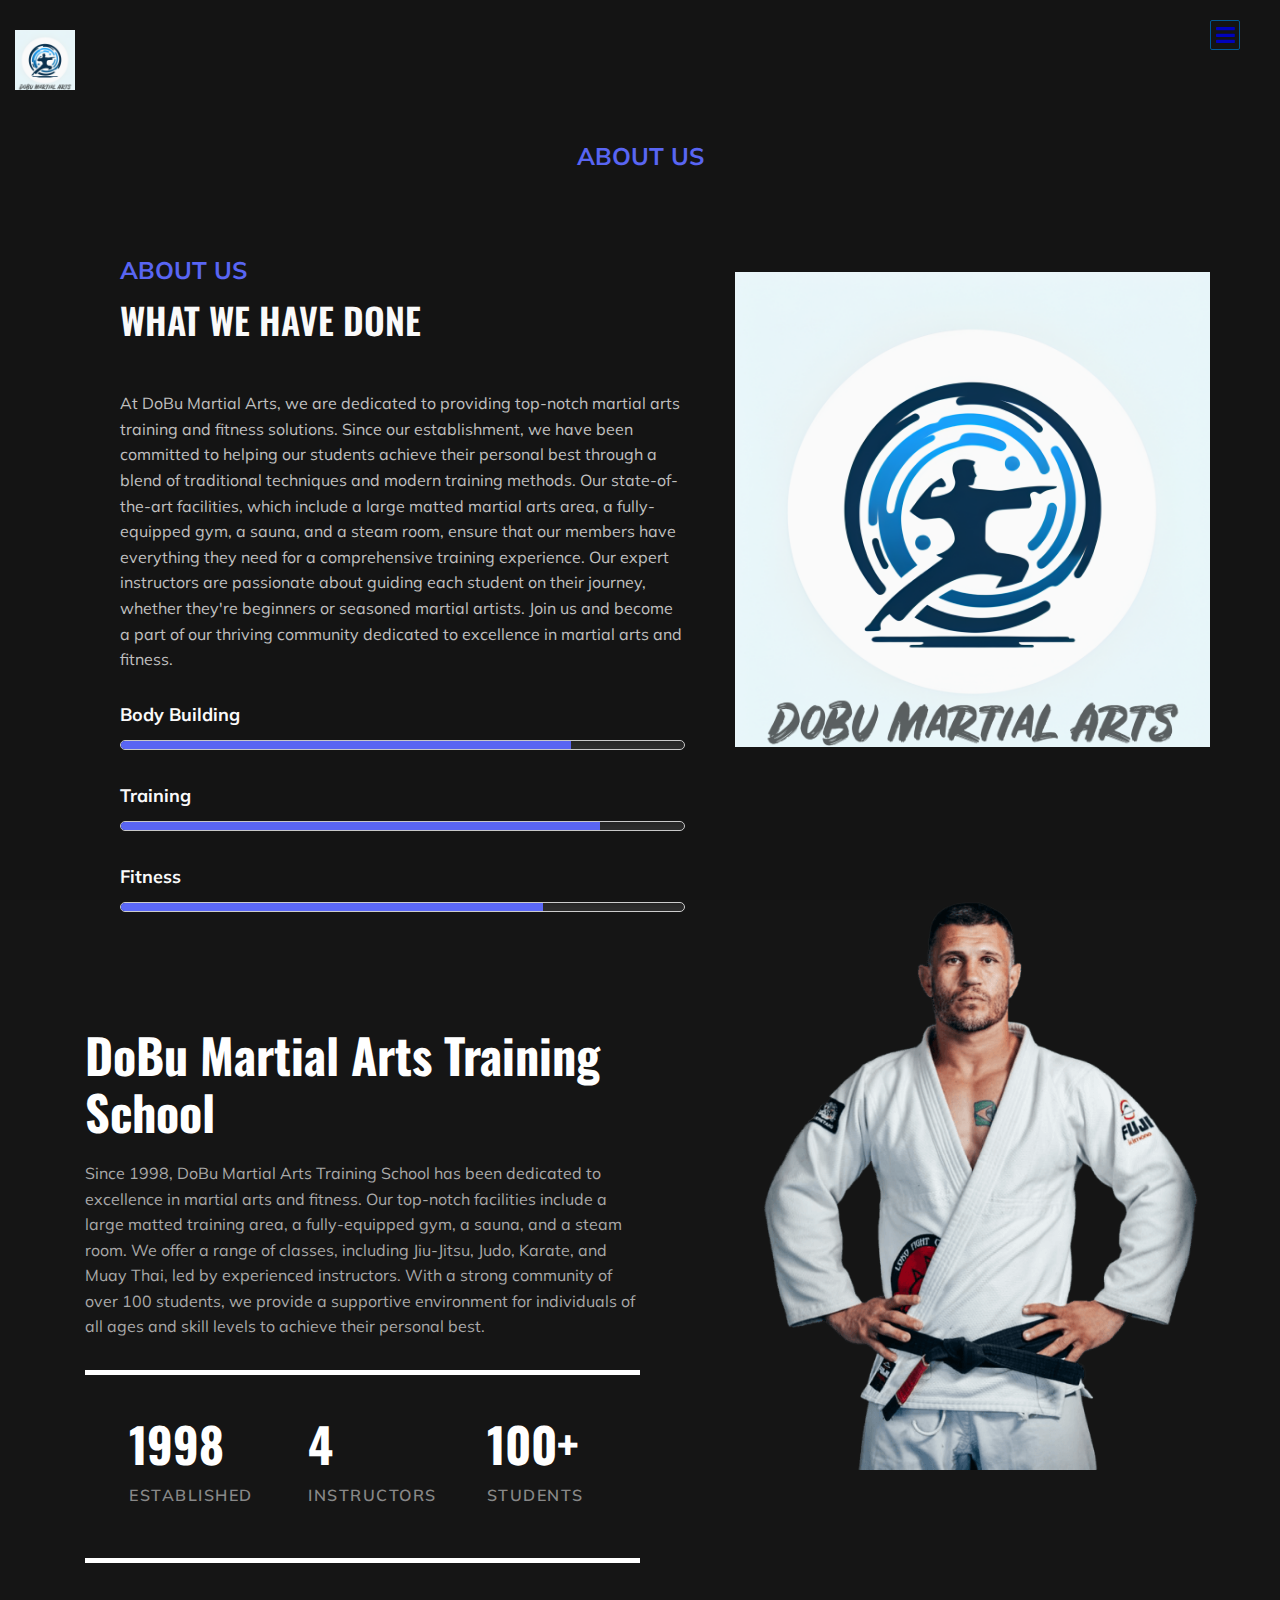
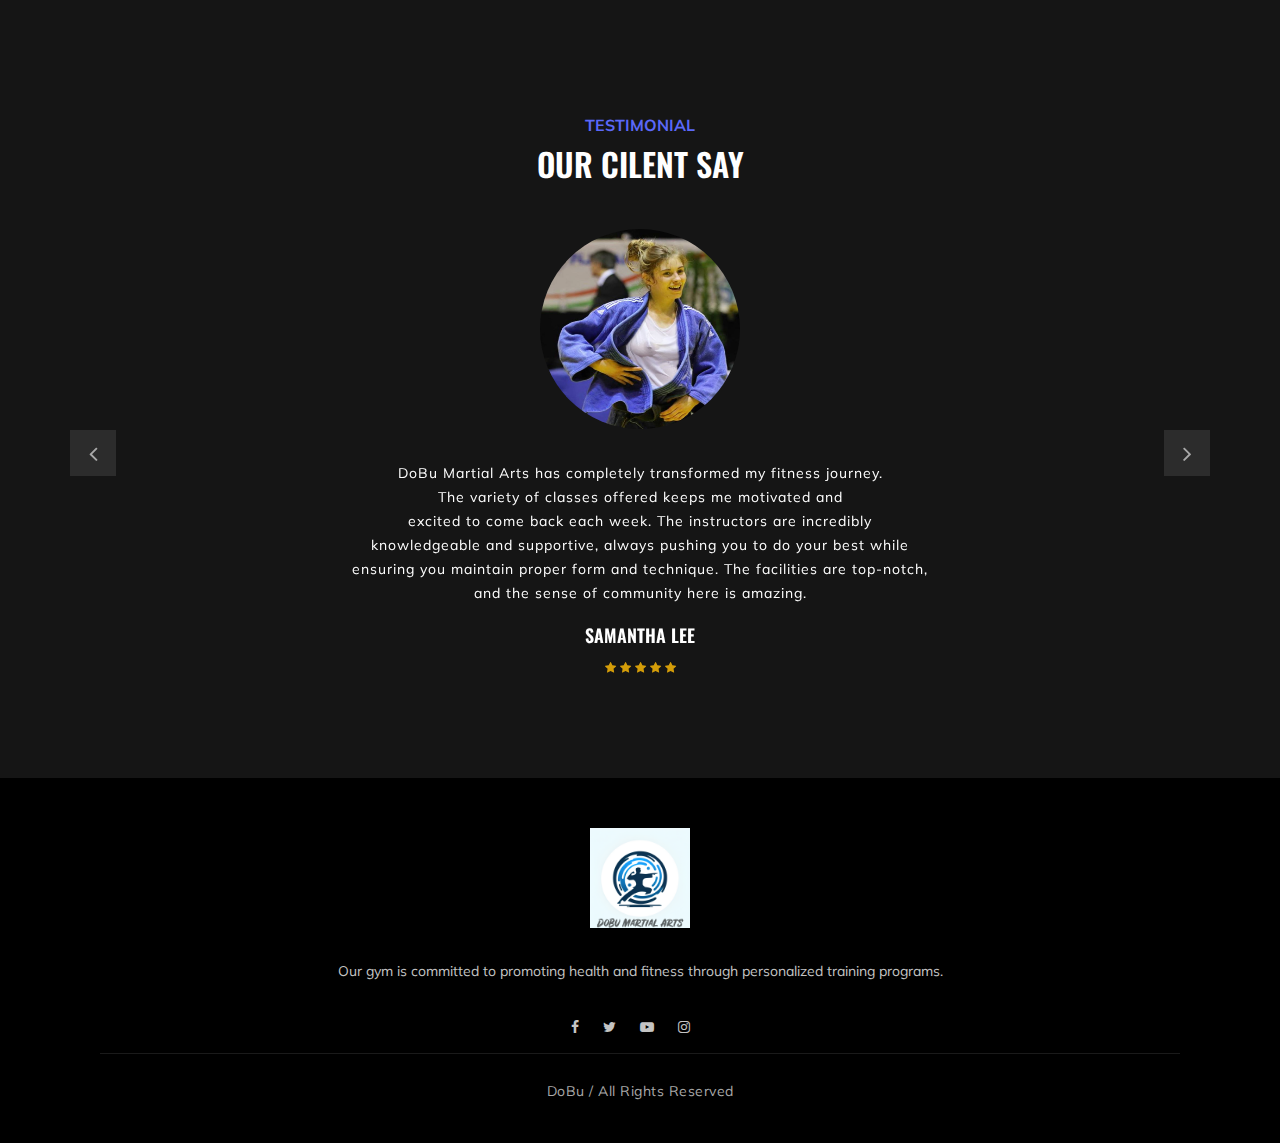
==== commit 22810f9a: "Finish the DuBo Martial Arts Training Website" ====
--- a/src/aboutus.html
+++ b/src/aboutus.html
@@ -44,7 +44,7 @@
                 <li><a href="specialCourse.html">Specialist Courses</a></li>
                 <li><a href="instructor.html">Instructors</a></li>
                 <li><a href="Facilities.html">Facilities</a></li>
-                <li><a href="#">Contact Us</a></li>
+                <li><a href="Contactus.html">Contact Us</a></li>
                 <li><a href="aboutus.html">About Us</a></li>
             </ul>
         </nav>
@@ -71,16 +71,16 @@
                             <li><a href="specialCourse.html">Specialist Courses</a></li>
                             <li><a href="instructor.html">Instructors</a></li>
                             <li><a href="Facilities.html">Facilities</a></li>
-                            <li><a href="#">Contact Us</a></li>
-                            <li><a href="aboutus.html">About Us</a></li>
+                            <li><a href="Contactus.html">Contact Us</a></li>
+                            <li  class="active"><a href="aboutus.html">About Us</a></li>
                         </ul>
                     </nav>
                 </div>
                 <div class="col-lg-2">
                     <div class="top-option">
                         <div class="button-container">
-                            <a href="" class="btn">Sign Up</a>
-                            <a href="" class="btn">Log In</a>
+                            <a href="SignUp.html" class="btn">Sign Up</a>
+                            <a href="logIn.html" class="btn">Log In</a>
                         </div>
                     </div>
                 </div>
@@ -92,6 +92,151 @@
     </header>
     <!-- Header End -->
  
+     <!-- About US Section Begin -->
+     <section class="aboutus-section">
+        <div class="container">
+            <div class="row">
+                <div class="col-lg-12">
+                    <div class="section-title text-center mb-5 mt-5">
+                        <span>About us</span>
+                    </div>
+                </div>
+            </div>
+            <div class="row no-gutters">
+                <div class="col-lg-7">
+                    <div class="about-text">
+                        <div class="section-title">
+                            <span>About Us</span>
+                            <h2>What We Have Done</h2>
+                        </div>
+                        <div class="at-desc">
+                            <p>At DoBu Martial Arts, we are dedicated to providing top-notch martial arts training and fitness solutions. Since our establishment, we have been committed to helping our students achieve their personal best through a blend of traditional techniques and modern training methods. Our state-of-the-art facilities, which include a large matted martial arts area, a fully-equipped gym, a sauna, and a steam room, ensure that our members have everything they need for a comprehensive training experience. Our expert instructors are passionate about guiding each student on their journey, whether they're beginners or seasoned martial artists. Join us and become a part of our thriving community dedicated to excellence in martial arts and fitness.</p>
+                        </div>
+                        <div class="about-bar">
+                            <div class="ab-item">
+                                <p>Body Building</p>
+                                <div class="barfiller" data-percentage="80">
+                                    <span class="fill"></span>
+                                    <div class="tipWrap">
+                                        <span class="tip">80%</span>
+                                    </div>
+                                </div>
+                            </div>
+                            <div class="ab-item">
+                                <p>Training</p>
+                                <div class="barfiller" data-percentage="85">
+                                    <span class="fill"></span>
+                                    <div class="tipWrap">
+                                        <span class="tip">85%</span>
+                                    </div>
+                                </div>
+                            </div>
+                            <div class="ab-item">
+                                <p>Fitness</p>
+                                <div class="barfiller" data-percentage="75">
+                                    <span class="fill"></span>
+                                    <div class="tipWrap">
+                                        <span class="tip">75%</span>
+                                    </div>
+                                </div>
+                            </div>
+                        </div>
+                    </div>
+                </div>
+                <div class="col-lg-5">
+                    <div class="about-img set-bg">
+                        <img src="../img/DoBu logo-1.png" alt="DoBu Martial Arts Logo">
+                    </div>
+                </div>
+            </div>
+        </div>
+    </section>
+
+    <section class="hero-status-section">
+        <div class="container">
+            <div class="hero-content">
+                <h1>DoBu Martial Arts Training School</h1>
+                <p>Since 1998, DoBu Martial Arts Training School has been dedicated to excellence in martial arts and fitness. Our top-notch facilities include a large matted training area, a fully-equipped gym, a sauna, and a steam room. We offer a range of classes, including Jiu-Jitsu, Judo, Karate, and Muay Thai, led by experienced instructors. With a strong community of over 100 students, we provide a supportive environment for individuals of all ages and skill levels to achieve their personal best.</p>
+                <div class="container">
+                    <div class="row stats-container">
+                        <div class="col-12 col-md-3 stat-item">
+                            <h3>1998</h3>
+                            <p>Established</p>
+                        </div>
+                        <div class="col-12 col-md-3 stat-item">
+                            <h3>4</h3>
+                            <p>Instructors</p>
+                        </div>
+                        <div class="col-12 col-md-3 stat-item">
+                            <h3>100+</h3>
+                            <p>Students</p>
+                        </div>
+                    </div>
+                </div> 
+            </div>
+            <div class="hero-image">
+                <img src="../img/team/martial-arts-school-head-master-1.png" alt="Martial Arts Instructor">
+            </div>
+        </div>
+    </section>
+    <!-- About US Section End -->
+
+    <!-- Testimonial Section Begin -->
+    <section class="testimonial-section spad">
+        <div class="container">
+            <div class="row">
+                <div class="col-lg-12">
+                    <div class="section-title">
+                        <span>Testimonial</span>
+                        <h2>Our cilent say</h2>
+                    </div>
+                </div>
+            </div>
+            <div class="ts_slider owl-carousel">
+                <div class="ts_item">
+                    <div class="row">
+                        <div class="col-lg-12 text-center">
+                            <div class="ti_pic">
+                                <img src="../img/testimonial/testimonial-1.jpg" alt="">
+                            </div>
+                            <div class="ti_text">
+                                <p>DoBu Martial Arts has completely transformed my fitness journey.<br/> The variety of classes offered keeps me motivated and <br/> excited to come back each week. The instructors are incredibly <br/> knowledgeable and supportive, always pushing you to do your best while <br/> ensuring you maintain proper form and technique. The facilities are top-notch, <br/> and the sense of community here is amazing.</p>
+                                <h5>Samantha Lee</h5>
+                                <div class="tt-rating">
+                                    <i class="fa fa-star"></i>
+                                    <i class="fa fa-star"></i>
+                                    <i class="fa fa-star"></i>
+                                    <i class="fa fa-star"></i>
+                                    <i class="fa fa-star"></i>
+                                </div>
+                            </div>
+                        </div>
+                    </div>
+                </div>
+                <div class="ts_item">
+                    <div class="row">
+                        <div class="col-lg-12 text-center">
+                            <div class="ti_pic">
+                                <img src="../img/testimonial/testimonial-2.jpg" alt="">
+                            </div>
+                            <div class="ti_text">
+                                <p>Joining DoBu Martial Arts has been one of the best decisions <br/> I’ve made for my health and well-being. The gym’s welcoming <br/> atmosphere and state-of-the-art facilities make every workout enjoyable. <br/> The diverse class options mean there’s always something new to try, <br/> and the instructors tailor the sessions to suit all skill levels. <br/> I’ve not only gained physical strength but also confidence and discipline.</p>
+                                <h5>Marshmello Gomez</h5>
+                                <div class="tt-rating">
+                                    <i class="fa fa-star"></i>
+                                    <i class="fa fa-star"></i>
+                                    <i class="fa fa-star"></i>
+                                    <i class="fa fa-star"></i>
+                                    <i class="fa fa-star"></i>
+                                </div>
+                            </div>
+                        </div>
+                    </div>
+                </div>
+            </div>
+        </div>
+    </section>
+    <!-- Testimonial Section End -->
 
     <!-- Footer Section Begin -->
     <section class="footer-section">
--- a/css/style.css
+++ b/css/style.css
@@ -259,21 +259,13 @@
 	}
 }
 
-.spacial-controls {
-	position: fixed;
-	width: 111px;
-	height: 91px;
-	top: 0;
-	right: 0;
-	z-index: 999;
-}
-
-.spacial-controls .search-switch {
-	display: block;
-	height: 100%;
-	padding-top: 30px;
-	background: #323232;
-	text-align: center;
+.search-switch {
+	color: #5b68f8;
+	padding: 40px 0px;
+	font-size: 30px;
+	position: absolute;
+	right: -100px;
+	bottom: 750px;
 	cursor: pointer;
 }
 
@@ -446,7 +438,7 @@
 
 /*---------------------
   Hero Section
------------------------*/
+-----------------------*/S
 
 .hs-slider.owl-carousel .owl-item.active .hs-item .hi-text span {
 	position: relative;
@@ -725,6 +717,302 @@
 	background: #5b68f8;
 }
 
+
+/*---------------------
+  Get Touch Section
+-----------------------*/
+
+.gettouch-section {
+	background: #0a0a0a;
+	padding: 30px 0 15px;
+}
+
+.gt-text {
+	overflow: hidden;
+	margin-bottom: 30px;
+}
+
+.gt-text i {
+	font-size: 30px;
+	color: #ffffff;
+	display: inline-block;
+	height: 65px;
+	width: 65px;
+	background: #5b68f8;
+	border-radius: 50%;
+	line-height: 65px;
+	text-align: center;
+	float: left;
+	margin-right: 20px;
+}
+
+.gt-text p {
+	overflow: hidden;
+	color: #ffffff;
+	margin-bottom: 0;
+	padding-top: 10px;
+}
+
+.gt-text ul {
+	overflow: hidden;
+	padding-top: 20px;
+}
+
+.gt-text ul li {
+	list-style: none;
+	font-size: 14px;
+	color: #ffffff;
+	margin-right: 25px;
+	display: inline-block;
+	position: relative;
+}
+
+.gt-text ul li:after {
+	position: absolute;
+	right: -18px;
+	top: 0;
+	content: "|";
+	color: #545454;
+}
+
+.gt-text ul li:last-child {
+	margin-right: 0;
+}
+
+.gt-text ul li:last-child:after {
+	display: none;
+}
+
+.gt-text.email p {
+	padding-top: 20px;
+}
+
+/*---------------------
+  Footer
+-----------------------*/
+
+.footer-section {
+	background: #000000;
+	padding-top: 50px;
+}
+
+.fs-about {
+	margin-bottom: 30px;
+}
+
+.fs-about .fa-logo {
+	margin-bottom: 30px;
+}
+
+.fs-about .fa-logo a {
+	display: inline-block;
+}
+
+.fs-about p {
+	line-height: 26px;
+	color: #c4c4c4;
+}
+
+.fa-social a {
+	font-size: 14px;
+	color: #c4c4c4;
+	margin-right: 20px;
+}
+
+.copyright-text {
+	font-size: 14px;
+	color: #c4c4c4;
+	letter-spacing: 0.5px;
+	border-top: 1px solid #1a1a1a;
+	padding: 25px 0;
+	margin-top: 15px;
+}
+
+.copyright-text a,
+.copyright-text i {
+	color: #5b68f8;
+}
+
+/* ----------------------------------- Other Pages Styles ----------------------------------- */
+
+/*---------------------
+  Membership Section
+-----------------------*/
+
+.pricing-section {
+	background: #151515;
+}
+
+.pricing-section .section-title {
+	margin-bottom: 60px;
+	margin-top: 20px;
+}
+
+.ps-item {
+	text-align: center;
+	padding: 40px 30px 52px;
+	border: 1px solid #464646;
+	-webkit-transform: skewY(-4deg);
+	-ms-transform: skewY(-4deg);
+	transform: skewY(-4deg);
+	margin-bottom: 30px;
+	position: relative;
+}
+
+.ps-img {
+	margin: 40px 0px;
+}
+
+.ps-item .primary-btn.pricing-btn:hover {
+	background: #5b68f8;
+}
+
+.ps-item h3 {
+	font-size: 28px;
+	color: #ffffff;
+	font-weight: 600;
+	margin-bottom: 14px;
+	-webkit-transform: skewY(4deg);
+	-ms-transform: skewY(4deg);
+	transform: skewY(4deg);
+}
+
+.ps-item .pi-price {
+	margin-bottom: 10px;
+	-webkit-transform: skewY(4deg);
+	-ms-transform: skewY(4deg);
+	transform: skewY(4deg);
+}
+
+.ps-item .pi-price h2 {
+	font-size: 45px;
+	color: #5b68f8;
+	font-weight: 600;
+}
+
+.ps-item .pi-price span {
+	color: #c4c4c4;
+	font-size: 16px;
+	font-weight: 700;
+	text-transform: uppercase;
+}
+
+.ps-item ul {
+	margin-bottom: 10px;
+	-webkit-transform: skewY(4deg);
+	-ms-transform: skewY(4deg);
+	transform: skewY(4deg);
+}
+
+.ps-item ul li {
+	font-size: 14px;
+	color: #c4c4c4;
+	line-height: 32px;
+	list-style: none;
+}
+
+.ps-item .primary-btn.pricing-btn {
+	display: block;
+	background: #333333;
+	-webkit-transform: skewY(4deg);
+	-ms-transform: skewY(4deg);
+	transform: skewY(4deg);
+	transition: 0.5s;
+}
+
+/*---------------------
+  instructor Section
+-----------------------*/
+
+.instructor-section {
+    background: #151515;
+}
+
+.instructor-item {
+    margin-bottom: 40px;
+}
+
+.instructor-item .ii-pic {
+    float: left;
+}
+
+.instructor-item .ii-pic img {
+	min-width: 100%;
+	min-height: 100%;
+    object-fit: cover;
+	border: 1px solid #363636;
+}
+
+.instructor-item .ii-text {
+    border: 1px solid #363636;
+    overflow: hidden;
+    padding: 32px 30px 20px 40px;
+}
+
+.instructor-item .ii-text h5 {
+    margin-bottom: 10px;
+	font-size: 30px;
+	color: rgb(219, 219, 219);
+}
+
+.instructor-item .ii-text h5 a {
+    font-size: 20px;
+    color: #ffffff;
+    font-weight: 600;
+    line-height: 28px;
+}
+
+.instructor-item .ii-text ul {
+    margin-bottom: 18px;
+}
+
+.instructor-item .ii-text ul li {
+    font-size: 12px;
+    color: #888888;
+    display: inline-block;
+    list-style: none;
+    margin-right: 25px;
+    position: relative;
+}
+
+.instructor-item .ii-text ul li:after {
+    position: absolute;
+    right: -15px;
+    top: 0;
+    content: "|";
+}
+
+.instructor-item .ii-text ul li:last-child {
+    margin-right: 0;
+}
+
+.instructor-item .ii-text ul li:last-child:after {
+    display: none;
+}
+
+.instructor-item .ii-text p {
+    color: #c4c4c4;
+    line-height: 22px;
+    margin-bottom: 0;
+}
+
+.ii-btn {
+	padding: 11px;
+	border-radius: 5px;
+	transition: 0.5s;
+	background: rgba(255, 255, 255, 0.3);
+	color: #ffffff;
+	font-weight: 700;
+	border-radius: 7px;
+	font-size: 14px;
+}
+
+.ii-btn:hover {
+	background: #5b68f8;
+	transition: 0.5s;
+}
+
+
 /*---------------------
   Facilities Section
 -----------------------*/
@@ -806,534 +1094,165 @@
 	bottom: 16px;
 }
 
-
-/*---------------------
-  Banner Section
------------------------*/
-
-.banner-section {
-	height: 550px;
-	display: -webkit-box;
-	display: -ms-flexbox;
-	display: flex;
-	-webkit-box-align: center;
-	-ms-flex-align: center;
-	align-items: center;
-	-webkit-box-pack: center;
-	-ms-flex-pack: center;
-	justify-content: center;
-}
-
-.bs-text.service-banner .bt-tips {
-	margin-bottom: 35px;
-}
-
-.bs-text h2 {
-	font-size: 48px;
-	color: #ffffff;
-	font-weight: 700;
-	text-transform: uppercase;
-	margin-bottom: 25px;
-}
-
-.bs-text .bt-tips {
-	font-size: 20px;
-	color: #c4c4c4;
-	font-weight: 700;
-	text-transform: uppercase;
-	margin-bottom: 45px;
-}
-
-.bs-text .primary-btn {
-	background: transparent;
-	border: 2px solid #5b68f8;
-}
-
-.bs-text .play-btn {
-	display: inline-block;
-	height: 70px;
-	width: 70px;
-	background: #5b68f8;
-	border-radius: 50%;
-	line-height: 70px;
-	text-align: center;
-	font-size: 36px;
-	color: #ffffff;
-}
-
-/*---------------------
-  Membership Section
------------------------*/
-
-.pricing-section {
-	background: #151515;
-}
-
-.pricing-section .section-title {
-	margin-bottom: 60px;
-	margin-top: 20px;
-}
-
-.ps-item {
-	text-align: center;
-	padding: 40px 30px 52px;
-	border: 1px solid #464646;
-	-webkit-transform: skewY(-4deg);
-	-ms-transform: skewY(-4deg);
-	transform: skewY(-4deg);
-	margin-bottom: 30px;
-	position: relative;
-}
-
-.ps-img {
-	margin: 40px 0px;
-}
-
-.ps-item .primary-btn.pricing-btn:hover {
-	background: #5b68f8;
-}
-
-.ps-item h3 {
-	font-size: 28px;
-	color: #ffffff;
-	font-weight: 600;
-	margin-bottom: 14px;
-	-webkit-transform: skewY(4deg);
-	-ms-transform: skewY(4deg);
-	transform: skewY(4deg);
-}
-
-.ps-item .pi-price {
-	margin-bottom: 10px;
-	-webkit-transform: skewY(4deg);
-	-ms-transform: skewY(4deg);
-	transform: skewY(4deg);
-}
-
-.ps-item .pi-price h2 {
-	font-size: 45px;
-	color: #5b68f8;
-	font-weight: 600;
-}
-
-.ps-item .pi-price span {
-	color: #c4c4c4;
-	font-size: 16px;
-	font-weight: 700;
-	text-transform: uppercase;
-}
-
-.ps-item ul {
-	margin-bottom: 10px;
-	-webkit-transform: skewY(4deg);
-	-ms-transform: skewY(4deg);
-	transform: skewY(4deg);
-}
-
-.ps-item ul li {
-	font-size: 14px;
-	color: #c4c4c4;
-	line-height: 32px;
-	list-style: none;
-}
-
-.ps-item .primary-btn.pricing-btn {
-	display: block;
-	background: #333333;
-	-webkit-transform: skewY(4deg);
-	-ms-transform: skewY(4deg);
-	transform: skewY(4deg);
-	transition: 0.5s;
-}
-
-/*---------------------
-  Gallery Section
------------------------*/
-
-.gallery-section {
-	background: #151515;
-	overflow: hidden;
-}
-
-.gallery-section.gallery-page {
-	padding-top: 10px;
-}
-
-.grid-sizer {
-	width: calc(25% - 10px);
-}
-
-.gallery {
-	margin-right: -10px;
-}
-
-.gallery .gs-item {
-	height: 472px;
-	width: calc(25% - 10px);
-	float: left;
-	margin-right: 10px;
-	margin-bottom: 10px;
-}
-
-.gallery .gs-item:hover .thumb-icon {
-	opacity: 1;
-	visibility: visible;
-}
-
-.gallery .gs-item .thumb-icon {
-	font-size: 48px;
-	color: #5b68f8;
-	display: -webkit-box;
-	display: -ms-flexbox;
-	display: flex;
-	-webkit-box-align: center;
-	-ms-flex-align: center;
-	align-items: center;
-	-webkit-box-pack: center;
-	-ms-flex-pack: center;
-	justify-content: center;
-	height: 100%;
-	cursor: pointer;
-	opacity: 0;
-	visibility: hidden;
-	-webkit-transition: all 0.3s;
-	-o-transition: all 0.3s;
-	transition: all 0.3s;
-}
-
-.gallery .gs-item.grid-wide {
-	width: calc(50% - 10px);
-}
-
-/*---------------------
-  instructor Section
------------------------*/
-
-.instructor-section {
-    background: #151515;
-}
-
-.instructor-item {
-    margin-bottom: 40px;
-}
-
-.instructor-item .ii-pic {
-    float: left;
-}
-
-.instructor-item .ii-pic img {
-	min-width: 100%;
-	min-height: 100%;
-    object-fit: cover;
-	border: 1px solid #363636;
-}
-
-.instructor-item .ii-text {
-    border: 1px solid #363636;
-    overflow: hidden;
-    padding: 32px 30px 20px 40px;
-}
-
-.instructor-item .ii-text h5 {
-    margin-bottom: 10px;
-	font-size: 30px;
-	color: rgb(219, 219, 219);
-}
-
-.instructor-item .ii-text h5 a {
-    font-size: 20px;
-    color: #ffffff;
-    font-weight: 600;
-    line-height: 28px;
-}
-
-.instructor-item .ii-text ul {
-    margin-bottom: 18px;
-}
-
-.instructor-item .ii-text ul li {
-    font-size: 12px;
-    color: #888888;
-    display: inline-block;
-    list-style: none;
-    margin-right: 25px;
-    position: relative;
-}
-
-.instructor-item .ii-text ul li:after {
-    position: absolute;
-    right: -15px;
-    top: 0;
-    content: "|";
-}
-
-.instructor-item .ii-text ul li:last-child {
-    margin-right: 0;
-}
-
-.instructor-item .ii-text ul li:last-child:after {
-    display: none;
-}
-
-.instructor-item .ii-text p {
-    color: #c4c4c4;
-    line-height: 22px;
-    margin-bottom: 0;
-}
-
-.ii-btn {
-	padding: 11px;
-	border-radius: 5px;
-	transition: 0.5s;
-	background: rgba(255, 255, 255, 0.3);
-	color: #ffffff;
-	font-weight: 700;
-	border-radius: 7px;
-	font-size: 14px;
-}
-
-.ii-btn:hover {
-	background: #5b68f8;
-	transition: 0.5s;
-}
-
-/*---------------------
-  Get Touch Section
------------------------*/
-
-.gettouch-section {
-	background: #0a0a0a;
-	padding: 30px 0 15px;
-}
-
-.gt-text {
-	overflow: hidden;
-	margin-bottom: 30px;
-}
-
-.gt-text i {
-	font-size: 30px;
-	color: #ffffff;
-	display: inline-block;
-	height: 65px;
-	width: 65px;
-	background: #5b68f8;
-	border-radius: 50%;
-	line-height: 65px;
-	text-align: center;
-	float: left;
-	margin-right: 20px;
-}
-
-.gt-text p {
-	overflow: hidden;
-	color: #ffffff;
-	margin-bottom: 0;
-	padding-top: 10px;
-}
-
-.gt-text ul {
-	overflow: hidden;
-	padding-top: 20px;
-}
-
-.gt-text ul li {
-	list-style: none;
-	font-size: 14px;
-	color: #ffffff;
-	margin-right: 25px;
-	display: inline-block;
-	position: relative;
-}
-
-.gt-text ul li:after {
-	position: absolute;
-	right: -18px;
-	top: 0;
-	content: "|";
-	color: #545454;
-}
-
-.gt-text ul li:last-child {
-	margin-right: 0;
-}
-
-.gt-text ul li:last-child:after {
-	display: none;
-}
-
-.gt-text.email p {
-	padding-top: 20px;
-}
-
-/*---------------------
-  Footer
------------------------*/
-
-.footer-section {
-	background: #000000;
-	padding-top: 50px;
-}
-
-.fs-about {
-	margin-bottom: 30px;
-}
-
-.fs-about .fa-logo {
-	margin-bottom: 30px;
-}
-
-.fs-about .fa-logo a {
-	display: inline-block;
-}
-
-.fs-about p {
-	line-height: 26px;
-	color: #c4c4c4;
-}
-
-.fa-social a {
-	font-size: 14px;
-	color: #c4c4c4;
-	margin-right: 20px;
-}
-
-.copyright-text {
-	font-size: 14px;
-	color: #c4c4c4;
-	letter-spacing: 0.5px;
-	border-top: 1px solid #1a1a1a;
-	padding: 25px 0;
-	margin-top: 15px;
-}
-
-.copyright-text a,
-.copyright-text i {
-	color: #5b68f8;
-}
-
-/* ----------------------------------- Other Pages Styles ----------------------------------- */
-
-/*---------------------
-  Breadcrumb Section
------------------------*/
-
-.breadcrumb-section {
-	height: 500px;
-	padding-top: 230px;
-}
-
-.breadcrumb-text h2 {
-	font-size: 60px;
-	color: #ffffff;
-	font-weight: 600;
-	text-transform: uppercase;
-	margin-bottom: 15px;
-}
-
-.breadcrumb-text .bt-option a {
-	font-size: 18px;
-	color: #ffffff;
-	font-weight: 700;
-	display: inline-block;
-	position: relative;
-	margin-right: 20px;
-}
-
-.breadcrumb-text .bt-option a:after {
-	position: absolute;
-	right: -14px;
-	top: 6px;
-	font-family: "FontAwesome";
-	content: "";
-	font-size: 13px;
-	font-weight: 400;
-}
-
-.breadcrumb-text .bt-option span {
-	font-size: 18px;
-	color: #5b68f8;
-	font-weight: 700;
-}
-
 /*---------------------
   About Us Section
 -----------------------*/
 
-.about-video {
-	height: 640px;
-	display: -webkit-box;
-	display: -ms-flexbox;
+.aboutus-section {
+	background: #151515;
+	color: #ffffff;
+	padding-top: 90px;
+}
+
+.aboutus-section .container-fluid {
+	padding: 0;
+}
+
+.aboutus-section .about-img img {
+	width: 100%;
+	height: 100%;
+	object-fit: cover;
+	margin-top: 50px;
+}
+
+.aboutus-section .about-text {
+	padding: 30px 50px;
 	display: flex;
-	-webkit-box-align: center;
-	-ms-flex-align: center;
-	align-items: center;
-	-webkit-box-pack: center;
-	-ms-flex-pack: center;
+	flex-direction: column;
 	justify-content: center;
 }
 
-.about-video .play-btn {
-	display: inline-block;
-	height: 70px;
-	width: 70px;
-	background: #5b68f8;
-	border-radius: 50%;
-	line-height: 70px;
-	text-align: center;
-	font-size: 36px;
-	color: #ffffff;
-}
-
-.about-text {
-	background: #000000;
-	height: 640px;
-	padding: 120px 70px 0 70px;
-}
-
-.about-text .section-title {
+.aboutus-section .section-title {
 	text-align: left;
 	margin-bottom: 30px;
 }
 
-.about-text .at-desc {
-	margin-bottom: 27px;
-}
-
-.about-text .at-desc p {
-	color: #c4c4c4;
-}
-
-.about-text .about-bar .ab-item {
+.aboutus-section .section-title span {
+	color: #5b68f8;
+	font-size: 24px;
+	font-weight: bold;
+}
+
+.aboutus-section .section-title h2 {
+	font-size: 36px;
+	margin-top: 10px;
+	margin-bottom: 20px;
+}
+
+.aboutus-section .at-desc p {
+	color: #c4c4c4;
+	font-size: 16px;
+	line-height: 1.6;
+	margin-bottom: 30px;
+}
+
+.aboutus-section .about-bar .ab-item {
 	margin-bottom: 34px;
 }
 
-.about-text .about-bar .ab-item p {
+.aboutus-section .about-bar .ab-item p {
 	color: #ffffff;
 	margin-bottom: 13px;
-}
-
-.about-text .about-bar .ab-item .barfiller {
+	font-weight: bold;
+	font-size: 18px;
+}
+
+.aboutus-section .about-bar .barfiller {
 	background: #2d2d2d;
-	height: 5px;
-	border: none;
-	margin-bottom: 0;
-}
-
-.about-text .about-bar .ab-item .barfiller .tip {
-	margin-top: 0;
-	padding: 0;
+	height: 10px;
+	border-radius: 5px;
+	overflow: hidden;
+	position: relative;
+}
+
+.aboutus-section .about-bar .barfiller .fill {
+	background: #5b68f8;
+	height: 100%;
+	width: 0;
+	transition: width 1.5s ease-in-out;
+}
+
+.aboutus-section .about-bar .barfiller .tip {
+	color: #ffffff;
 	font-size: 14px;
-	color: #ffffff;
-	background: transparent;
-	position: initial !important;
-	float: right;
-	margin-top: -40px;
-}
-
-.about-text .about-bar .ab-item .barfiller .tip:after {
+	position: absolute;
+	right: 0;
+	top: -30px;
+	transform: translateX(50%);
+	background: #5b68f8;
+	padding: 2px 10px;
+	border-radius: 3px;
 	display: none;
 }
+
+.aboutus-section .about-bar .barfiller:hover .tip {
+	display: block;
+}
+
+.hero-status-section {
+	display: flex;
+	align-items: center;
+	justify-content: space-between;
+	background: #151515;
+	color: #ffffff;
+	padding: 50px 70px;
+	min-height: 600px;
+}
+
+.hero-status-section .hero-content {
+	max-width: 50%;
+}
+
+.hero-status-section .hero-content h1 {
+	font-size: 48px;
+	font-weight: bold;
+	margin-bottom: 20px;
+	color: #ffffff;
+}
+
+.hero-status-section .hero-content p {
+	font-size: 16px;
+	line-height: 1.6;
+	margin-bottom: 30px;
+}
+
+.stats-container {
+	display: flex;
+	justify-content: center;
+	align-items: center;
+	border-top: 5px solid #ffffff;
+	border-bottom: 5px solid #ffffff;
+	padding : 40px 0px 20px;
+}
+
+.stat-item {
+	margin: 0 20px;
+}
+
+.stat-item h3 {
+	font-size: 48px;
+	font-weight: bold;
+	margin: 0;
+	color: #ffffff;
+}
+
+.stat-item p {
+	font-size: 14px;
+	text-transform: uppercase;
+	letter-spacing: 1.5px;
+	margin: 10px 0 0;
+	color: #888888;
+	font-weight: 600;
+}
+
+.hero-status-section .hero-image img {
+	position: absolute;
+	top: 870px;
+	right: 70px;
+	max-height: 600px;
+	object-fit: cover;
+}
+
 
 /*---------------------
   Testimonial Section
@@ -1674,680 +1593,6 @@
 	color: #a9a9a9;
 }
 
-/*---------------------
-  Class Details Section
------------------------*/
-
-.class-details-section {
-	background: #151515;
-	padding-bottom: 60px;
-}
-
-.class-details-text .cd-pic {
-	margin-bottom: 45px;
-}
-
-.class-details-text .cd-pic img {
-	min-width: 100%;
-}
-
-.class-details-text .cd-text {
-	margin-bottom: 33px;
-}
-
-.class-details-text .cd-text .cd-single-item h3 {
-	color: #ffffff;
-	font-weight: 600;
-	text-transform: uppercase;
-	margin-bottom: 28px;
-}
-
-.class-details-text .cd-text .cd-single-item p {
-	color: #c4c4c4;
-}
-
-.class-details-text .cd-trainer .cd-trainer-pic img {
-	min-width: 100%;
-}
-
-.class-details-text .cd-trainer .cd-trainer-text {
-	position: relative;
-}
-
-.class-details-text .cd-trainer .cd-trainer-text .trainer-title {
-	margin-bottom: 18px;
-}
-
-.class-details-text .cd-trainer .cd-trainer-text .trainer-title h4 {
-	color: #ffffff;
-	font-weight: 600;
-	margin-bottom: 6px;
-}
-
-.class-details-text .cd-trainer .cd-trainer-text .trainer-title span {
-	font-size: 12px;
-	color: #aaaaaa;
-	text-transform: uppercase;
-}
-
-.class-details-text .cd-trainer .cd-trainer-text .trainer-social {
-	position: absolute;
-	right: 0;
-	top: 20px;
-}
-
-.class-details-text .cd-trainer .cd-trainer-text .trainer-social a {
-	display: inline-block;
-	font-size: 14px;
-	color: #c4c4c4;
-	margin-right: 9px;
-}
-
-.class-details-text .cd-trainer .cd-trainer-text .trainer-social a:last-child {
-	margin-right: 0;
-}
-
-.class-details-text .cd-trainer .cd-trainer-text p {
-	color: #c4c4c4;
-}
-
-.class-details-text .cd-trainer .cd-trainer-text .trainer-info {
-	margin-top: 28px;
-	margin-bottom: 26px;
-}
-
-.class-details-text .cd-trainer .cd-trainer-text .trainer-info li {
-	font-size: 14px;
-	color: #c4c4c4;
-	list-style: none;
-	padding-bottom: 8px;
-	border-bottom: 1px solid #252525;
-	margin-bottom: 10px;
-}
-
-.class-details-text .cd-trainer .cd-trainer-text .trainer-info li:last-child {
-	padding-bottom: 0;
-	margin-bottom: 0;
-	border-bottom: none;
-}
-
-.class-details-text .cd-trainer .cd-trainer-text .trainer-info li span {
-	color: #ffffff;
-	font-weight: 700;
-	width: 150px;
-	display: inline-block;
-}
-
-.sidebar-option {
-	padding-left: 40px;
-}
-
-.sidebar-option .so-categories {
-	margin-bottom: 40px;
-}
-
-.sidebar-option .so-categories .title {
-	font-size: 20px;
-	color: #ffffff;
-	font-weight: 600;
-	text-transform: uppercase;
-	margin-bottom: 24px;
-}
-
-.sidebar-option .so-categories ul li {
-	list-style: none;
-}
-
-.sidebar-option .so-categories ul li:hover a {
-	color: #5b68f8;
-}
-
-.sidebar-option .so-categories ul li:hover a span {
-	color: #ffffff;
-}
-
-.sidebar-option .so-categories ul li a {
-	font-size: 14px;
-	color: #c4c4c4;
-	line-height: 40px;
-	-webkit-transition: all 0.3s;
-	-o-transition: all 0.3s;
-	transition: all 0.3s;
-}
-
-.sidebar-option .so-categories ul li a span {
-	font-size: 12px;
-	float: right;
-}
-
-.sidebar-option .so-latest {
-	margin-bottom: 60px;
-}
-
-.sidebar-option .so-latest .title {
-	font-size: 20px;
-	color: #ffffff;
-	font-weight: 600;
-	text-transform: uppercase;
-	margin-bottom: 40px;
-}
-
-.sidebar-option .so-latest .latest-large {
-	height: 200px;
-	position: relative;
-	margin-bottom: 30px;
-}
-
-.sidebar-option .so-latest .latest-large .ll-text {
-	position: absolute;
-	left: 0;
-	bottom: 18px;
-	width: 100%;
-	padding: 0 25px;
-}
-
-.sidebar-option .so-latest .latest-large .ll-text h5 a {
-	color: #ffffff;
-	font-weight: 600;
-	line-height: 23px;
-}
-
-.sidebar-option .so-latest .latest-large .ll-text ul li {
-	list-style: none;
-	font-size: 12px;
-	color: #888888;
-	position: relative;
-	display: inline-block;
-	margin-right: 25px;
-}
-
-.sidebar-option .so-latest .latest-large .ll-text ul li:last-child {
-	margin-right: 0;
-}
-
-.sidebar-option .so-latest .latest-large .ll-text ul li:last-child:after {
-	display: none;
-}
-
-.sidebar-option .so-latest .latest-large .ll-text ul li:after {
-	position: absolute;
-	right: -16px;
-	top: 0;
-	content: "|";
-}
-
-.sidebar-option .so-latest .latest-item {
-	overflow: hidden;
-	margin-bottom: 30px;
-}
-
-.sidebar-option .so-latest .latest-item:last-child {
-	margin-bottom: 0;
-}
-
-.sidebar-option .so-latest .latest-item .li-pic {
-	float: left;
-	margin-right: 20px;
-}
-
-.sidebar-option .so-latest .latest-item .li-text {
-	overflow: hidden;
-}
-
-.sidebar-option .so-latest .latest-item .li-text h6 a {
-	font-size: 15px;
-	color: #ffffff;
-	line-height: 21px;
-}
-
-.sidebar-option .so-latest .latest-item .li-text .li-time {
-	display: inline-block;
-	font-size: 12px;
-	color: #888888;
-}
-
-.sidebar-option .so-banner {
-	height: 300px;
-	position: relative;
-}
-
-.sidebar-option .so-banner h5 {
-	font-size: 20px;
-	font-weight: 600;
-	color: #ffffff;
-	text-transform: uppercase;
-	position: absolute;
-	left: 0;
-	bottom: 30px;
-	width: 100%;
-	padding: 0 30px;
-}
-
-.sidebar-option .so-tags .title {
-	font-size: 20px;
-	color: #ffffff;
-	font-weight: 600;
-	text-transform: uppercase;
-	margin-bottom: 40px;
-}
-
-.sidebar-option .so-tags a {
-	display: inline-block;
-	font-size: 14px;
-	color: #c4c4c4;
-	padding: 10px 15px;
-	background: #252525;
-	margin-right: 5px;
-	margin-bottom: 10px;
-}
-
-/*------------------------
-  Bmi Calculator Section
--------------------------*/
-
-.bmi-calculator-section {
-	background: #151515;
-}
-
-.section-title.chart-title {
-	text-align: left;
-}
-
-.chart-table table {
-	border: 1px solid #363636;
-	width: 100%;
-}
-
-.chart-table table thead {
-	border-bottom: 1px solid #363636;
-}
-
-.chart-table table thead tr th {
-	background: #060606;
-	font-size: 14px;
-	color: #ffffff;
-	font-weight: 500;
-	text-transform: uppercase;
-	border-right: 1px solid #363636;
-	padding: 14px 0 11px 50px;
-}
-
-.chart-table table tbody tr:nth-child(even) {
-	background: #111111;
-}
-
-.chart-table table tbody tr td {
-	font-size: 14px;
-	color: #c4c4c4;
-	border-right: 1px solid #363636;
-	padding: 17px 0 17px 50px;
-}
-
-.chart-table table tbody tr td.point {
-	width: 200px;
-}
-
-.section-title.chart-calculate-title {
-	text-align: left;
-}
-
-.chart-calculate-form p {
-	color: #c4c4c4;
-	margin-bottom: 24px;
-}
-
-.chart-calculate-form form input {
-	font-size: 14px;
-	color: #c4c4c4;
-	width: 100%;
-	height: 50px;
-	border: 1px solid #363636;
-	padding-left: 20px;
-	padding-right: 5px;
-	background: transparent;
-	margin-bottom: 20px;
-}
-
-.chart-calculate-form form input::-webkit-input-placeholder {
-	color: #c4c4c4;
-}
-
-.chart-calculate-form form input::-moz-placeholder {
-	color: #c4c4c4;
-}
-
-.chart-calculate-form form input:-ms-input-placeholder {
-	color: #c4c4c4;
-}
-
-.chart-calculate-form form input::-ms-input-placeholder {
-	color: #c4c4c4;
-}
-
-.chart-calculate-form form input::placeholder {
-	color: #c4c4c4;
-}
-
-.chart-calculate-form form button {
-	font-size: 14px;
-	color: #ffffff;
-	text-transform: uppercase;
-	font-weight: 700;
-	width: 100%;
-	border: none;
-	padding: 15px 0;
-	background: #5b68f8;
-}
-
-/*--------------------------
-  Blog Detils Hero Section
---------------------------*/
-
-.blog-details-hero {
-	height: 900px;
-	padding-top: 365px;
-}
-
-.bh-text {
-	background: rgba(0, 0, 0, 0.8);
-	text-align: center;
-	padding: 40px 50px 34px 50px;
-}
-
-.bh-text h3 {
-	color: #ffffff;
-	font-weight: 600;
-	line-height: 39px;
-	text-transform: uppercase;
-	margin-bottom: 10px;
-}
-
-.bh-text ul li {
-	font-size: 12px;
-	color: #888888;
-	display: inline-block;
-	list-style: none;
-	margin-right: 25px;
-	position: relative;
-}
-
-.bh-text ul li:after {
-	position: absolute;
-	right: -15px;
-	top: 0;
-	content: "|";
-}
-
-.bh-text ul li:last-child {
-	margin-right: 0;
-}
-
-.bh-text ul li:last-child:after {
-	display: none;
-}
-
-/*---------------------
-  Blog Details Section
------------------------*/
-
-.blog-details-section {
-	background: #151515;
-	padding-top: 80px;
-	overflow: hidden;
-}
-
-.blog-details-text .blog-details-title {
-	text-align: center;
-	margin-bottom: 32px;
-}
-
-.blog-details-text .blog-details-title p {
-	color: #c4c4c4;
-}
-
-.blog-details-text .blog-details-title p:first-child {
-	margin-bottom: 25px;
-}
-
-.blog-details-text .blog-details-title h5 {
-	font-size: 20px;
-	color: #ffffff;
-	font-weight: 600;
-	padding-top: 5px;
-	margin-bottom: 28px;
-}
-
-.blog-details-text .blog-details-pic {
-	margin-right: -10px;
-	overflow: hidden;
-	margin-bottom: 22px;
-}
-
-.blog-details-text .blog-details-pic .blog-details-pic-item {
-	width: calc(50% - 10px);
-	float: left;
-	margin-right: 10px;
-	margin-bottom: 10px;
-}
-
-.blog-details-text .blog-details-pic .blog-details-pic-item img {
-	min-width: 100%;
-}
-
-.blog-details-text .blog-details-desc {
-	text-align: center;
-	margin-bottom: 60px;
-}
-
-.blog-details-text .blog-details-desc p {
-	color: #c4c4c4;
-}
-
-.blog-details-text .blog-details-quote {
-	text-align: center;
-	border: 2px solid #363636;
-	padding: 40px 22px 25px;
-	position: relative;
-	margin-bottom: 30px;
-}
-
-.blog-details-text .blog-details-quote .quote-icon {
-	position: absolute;
-	left: 50%;
-	top: -26px;
-	height: 55px;
-	width: 55px;
-	background: #151515;
-	border: 2px solid #363636;
-	line-height: 47px;
-	text-align: center;
-	border-radius: 50%;
-	-webkit-transform: translateX(-27.5px);
-	-ms-transform: translateX(-27.5px);
-	transform: translateX(-27.5px);
-}
-
-.blog-details-text .blog-details-quote h5 {
-	font-size: 20px;
-	color: #ffffff;
-	line-height: 30px;
-	margin-bottom: 6px;
-}
-
-.blog-details-text .blog-details-quote span {
-	font-size: 15px;
-	color: #888888;
-	display: inline-block;
-	font-weight: 700;
-	text-transform: uppercase;
-}
-
-.blog-details-text .blog-details-more-desc {
-	text-align: center;
-	margin-bottom: 40px;
-}
-
-.blog-details-text .blog-details-more-desc p {
-	color: #c4c4c4;
-}
-
-.blog-details-text .blog-details-more-desc p:first-child {
-	margin-bottom: 25px;
-}
-
-.blog-details-text .blog-details-tag-share {
-	text-align: center;
-	margin-bottom: 100px;
-}
-
-.blog-details-text .blog-details-tag-share .tags {
-	margin-bottom: 25px;
-}
-
-.blog-details-text .blog-details-tag-share .tags a {
-	display: inline-block;
-	font-size: 14px;
-	color: #c4c4c4;
-	padding: 10px 15px;
-	background: #252525;
-	margin-right: 5px;
-	margin-bottom: 10px;
-}
-
-.blog-details-text .blog-details-tag-share .tags a:last-child {
-	margin-right: 0;
-}
-
-.blog-details-text .blog-details-tag-share .share span {
-	font-size: 14px;
-	color: #c4c4c4;
-	text-transform: uppercase;
-	margin-right: 30px;
-}
-
-.blog-details-text .blog-details-tag-share .share a {
-	font-size: 14px;
-	color: #c4c4c4;
-	margin-right: 15px;
-}
-
-.blog-details-text .blog-details-tag-share .share a:last-child {
-	margin-right: 0;
-}
-
-.blog-details-text .blog-details-tag-share .share a i {
-	color: #ffffff;
-	margin-right: 5px;
-}
-
-.blog-details-text .blog-details-author {
-	text-align: center;
-	background: #0a0a0a;
-	position: relative;
-	padding: 70px 50px 35px 50px;
-	margin-bottom: 55px;
-}
-
-.blog-details-text .blog-details-author .ba-pic {
-	position: absolute;
-	top: -45px;
-	left: 50%;
-	-webkit-transform: translateX(-45px);
-	-ms-transform: translateX(-45px);
-	transform: translateX(-45px);
-}
-
-.blog-details-text .blog-details-author .ba-pic img {
-	height: 90px;
-	width: 90px;
-	border-radius: 50%;
-}
-
-.blog-details-text .blog-details-author .ba-text h5 {
-	font-size: 20px;
-	color: #ffffff;
-	font-weight: 500;
-	text-transform: uppercase;
-	margin-bottom: 15px;
-}
-
-.blog-details-text .blog-details-author .ba-text p {
-	color: #c4c4c4;
-}
-
-.blog-details-text .blog-details-author .ba-text .bp-social a {
-	font-size: 13px;
-	color: #c4c4c4;
-	margin-right: 10px;
-}
-
-.blog-details-text .blog-details-author .ba-text .bp-social a:last-child {
-	margin-right: 0;
-}
-
-.blog-details-text .comment-option .co-title {
-	font-size: 20px;
-	color: #ffffff;
-	font-weight: 500;
-	text-transform: uppercase;
-	margin-bottom: 40px;
-}
-
-.blog-details-text .comment-option .co-widget {
-	position: absolute;
-	right: 0;
-	top: 5px;
-}
-
-.blog-details-text .comment-option .co-widget a {
-	font-size: 14px;
-	color: #c4c4c4;
-	margin-left: 8px;
-}
-
-.blog-details-text .comment-option .co-item {
-	position: relative;
-	padding-left: 30px;
-	margin-bottom: 35px;
-}
-
-.blog-details-text .comment-option .co-item.reply-comment {
-	margin-left: 30px;
-}
-
-.blog-details-text .comment-option .co-item:after {
-	position: absolute;
-	left: 0;
-	top: 0;
-	width: 1px;
-	height: 100%;
-	background: #363636;
-	content: "";
-}
-
-.blog-details-text .comment-option .co-item .co-pic {
-	overflow: hidden;
-	margin-bottom: 12px;
-}
-
-.blog-details-text .comment-option .co-item .co-pic img {
-	width: 30px;
-	height: 30px;
-	border-radius: 50%;
-	float: left;
-	margin-right: 10px;
-}
-
-.blog-details-text .comment-option .co-item .co-pic h5 {
-	color: #ffffff;
-	overflow: hidden;
-	line-height: 30px;
-}
-
-.blog-details-text .comment-option .co-item .co-text p {
-	color: #c4c4c4;
-	margin-bottom: 0;
-}
 
 .leave-comment h5 {
 	font-size: 20px;
@@ -2443,8 +1688,9 @@
 }
 
 .section-title.contact-title {
-	text-align: left;
-	margin-bottom: 35px;
+	margin-bottom: 45px;
+	padding-top: 20px;
+	text-align: center;
 }
 
 .contact-widget .cw-text {
@@ -2517,116 +1763,90 @@
 }
 
 /*---------------------
-  404 Section
+  Sign-UP and Login
 -----------------------*/
 
-.section-404 {
-	position: fixed;
+.Sign-In h5 {
+	font-size: 20px;
+	color: #ffffff;
+	font-weight: 500;
+	text-transform: uppercase;
+	margin-bottom: 40px;
+}
+
+.Sign-In form input {
+	font-size: 13px;
+	color: #c4c4c4;
 	width: 100%;
-	height: 100%;
-	z-index: 999;
-	background: rgba(0, 0, 0, 0.9);
-	display: -webkit-box;
-	display: -ms-flexbox;
-	display: flex;
-	-webkit-box-align: center;
-	-ms-flex-align: center;
-	align-items: center;
-}
-
-.text-404 {
+	height: 46px;
+	border: 1px solid #363636;
+	padding-left: 20px;
+	padding-right: 5px;
+	background: transparent;
+	margin-bottom: 20px;
+}
+
+.Sign-In form input::-webkit-input-placeholder {
+	color: #c4c4c4;
+}
+
+.Sign-In form input::-moz-placeholder {
+	color: #c4c4c4;
+}
+
+.Sign-In form input:-ms-input-placeholder {
+	color: #c4c4c4;
+}
+
+.Sign-In form input::-ms-input-placeholder {
+	color: #c4c4c4;
+}
+
+.Sign-In form input::placeholder {
+	color: #c4c4c4;
+}
+
+.Sign-In form button {
+	font-size: 14px;
+	color: #ffffff;
+	text-transform: uppercase;
+	font-weight: 700;
+	width: 100%;
+	border: none;
+	padding: 14px 0 12px;
+	background: #5b68f8;
+}
+.login-link {
 	text-align: center;
-}
-
-.text-404 h1 {
-	font-size: 200px;
-	color: #ffffff;
-	font-weight: 700;
-	letter-spacing: 2px;
-	margin-bottom: 15px;
-}
-
-.text-404 h3 {
-	color: #ffffff;
+	margin-top: 20px;
+}
+.login-link a {
+	color: #5b68f8;
+	text-decoration: none;
+}
+
+/*---------------------
+  FAQs
+-----------------------*/
+
+.faq-section {
+	background: #151515;
+	padding: 100px 80px;
+	overflow: hidden;
+}
+
+.faq-question {
+	font-size: 20px;
 	font-weight: 500;
+	text-transform: uppercase;
 	margin-bottom: 20px;
-}
-
-.text-404 p {
-	font-size: 15px;
-	color: #c4c4c4;
-	margin-bottom: 43px;
-}
-
-.text-404 .search-404 {
-	position: relative;
-	width: 470px;
-	margin: 0 auto 35px;
-}
-
-.text-404 .search-404 input {
-	font-size: 15px;
-	color: #ffffffb3;
-	height: 46px;
-	width: 100%;
-	background: #5b68f8;
-	border: none;
-	padding-left: 20px;
-}
-
-.text-404 .search-404 input::-webkit-input-placeholder {
-	color: #ffffffb3;
-}
-
-.text-404 .search-404 input::-moz-placeholder {
-	color: #ffffffb3;
-}
-
-.text-404 .search-404 input:-ms-input-placeholder {
-	color: #ffffffb3;
-}
-
-.text-404 .search-404 input::-ms-input-placeholder {
-	color: #ffffffb3;
-}
-
-.text-404 .search-404 input::placeholder {
-	color: #ffffffb3;
-}
-
-.text-404 .search-404 button {
-	font-size: 16px;
-	color: #ffffff;
-	background: transparent;
-	border: none;
-	position: absolute;
-	right: 0;
-	top: 0;
-	padding: 11px 20px 11px;
-}
-
-.text-404 a {
-	font-size: 15px;
-	color: #ffffff;
-	font-weight: 700;
-	text-transform: uppercase;
-	position: relative;
-	display: inline-block;
-}
-
-.text-404 a:after {
-	position: absolute;
-	left: 0;
-	bottom: -5px;
-	height: 1px;
-	width: 100%;
-	background: #252525;
-	content: "";
-}
-
-.text-404 a i {
-	color: #5b68f8;
-	margin-right: 5px;
+	color: #fff;
+}
+
+.faq-answer {
+	font-size: 13px;
+	color: #c4c4c4;
+	margin-bottom: 30px;
 }
 
 /*--------------------------------- Responsive Media Quaries -----------------------------*/
@@ -2645,32 +1865,7 @@
 
 /* Medium Device = 1200px */
 
-@media only screen and (min-width: 992px) and (max-width: 1199px) {
-	.nav-menu ul li {
-		margin-right: 5px;
-	}
-
-	.ps-item .thumb-icon {
-		left: 15px;
-	}
-
-	.blog-item .bi-pic {
-		float: none;
-	}
-
-	.blog-item .bi-text {
-		height: auto;
-		padding: 32px 30px 30px 30px;
-	}
-
-	.blog-item .bi-pic img {
-		height: auto;
-	}
-}
-
-/* Tablet Device = 768px */
-
-@media only screen and (min-width: 768px) and (max-width: 991px) {
+@media only screen and (min-width: 767px) and (max-width: 1280px) {
 	.about-text {
 		height: auto;
 		padding: 120px 70px 60px 70px;
@@ -2956,13 +2151,6 @@
 		cursor: pointer;
 	}
 
-	.offcanvas-menu-wrapper .canvas-search {
-		font-size: 18px;
-		text-align: center;
-		margin-bottom: 20px;
-		cursor: pointer;
-	}
-
 	.offcanvas-menu-wrapper .canvas-menu {
 		display: none;
 	}
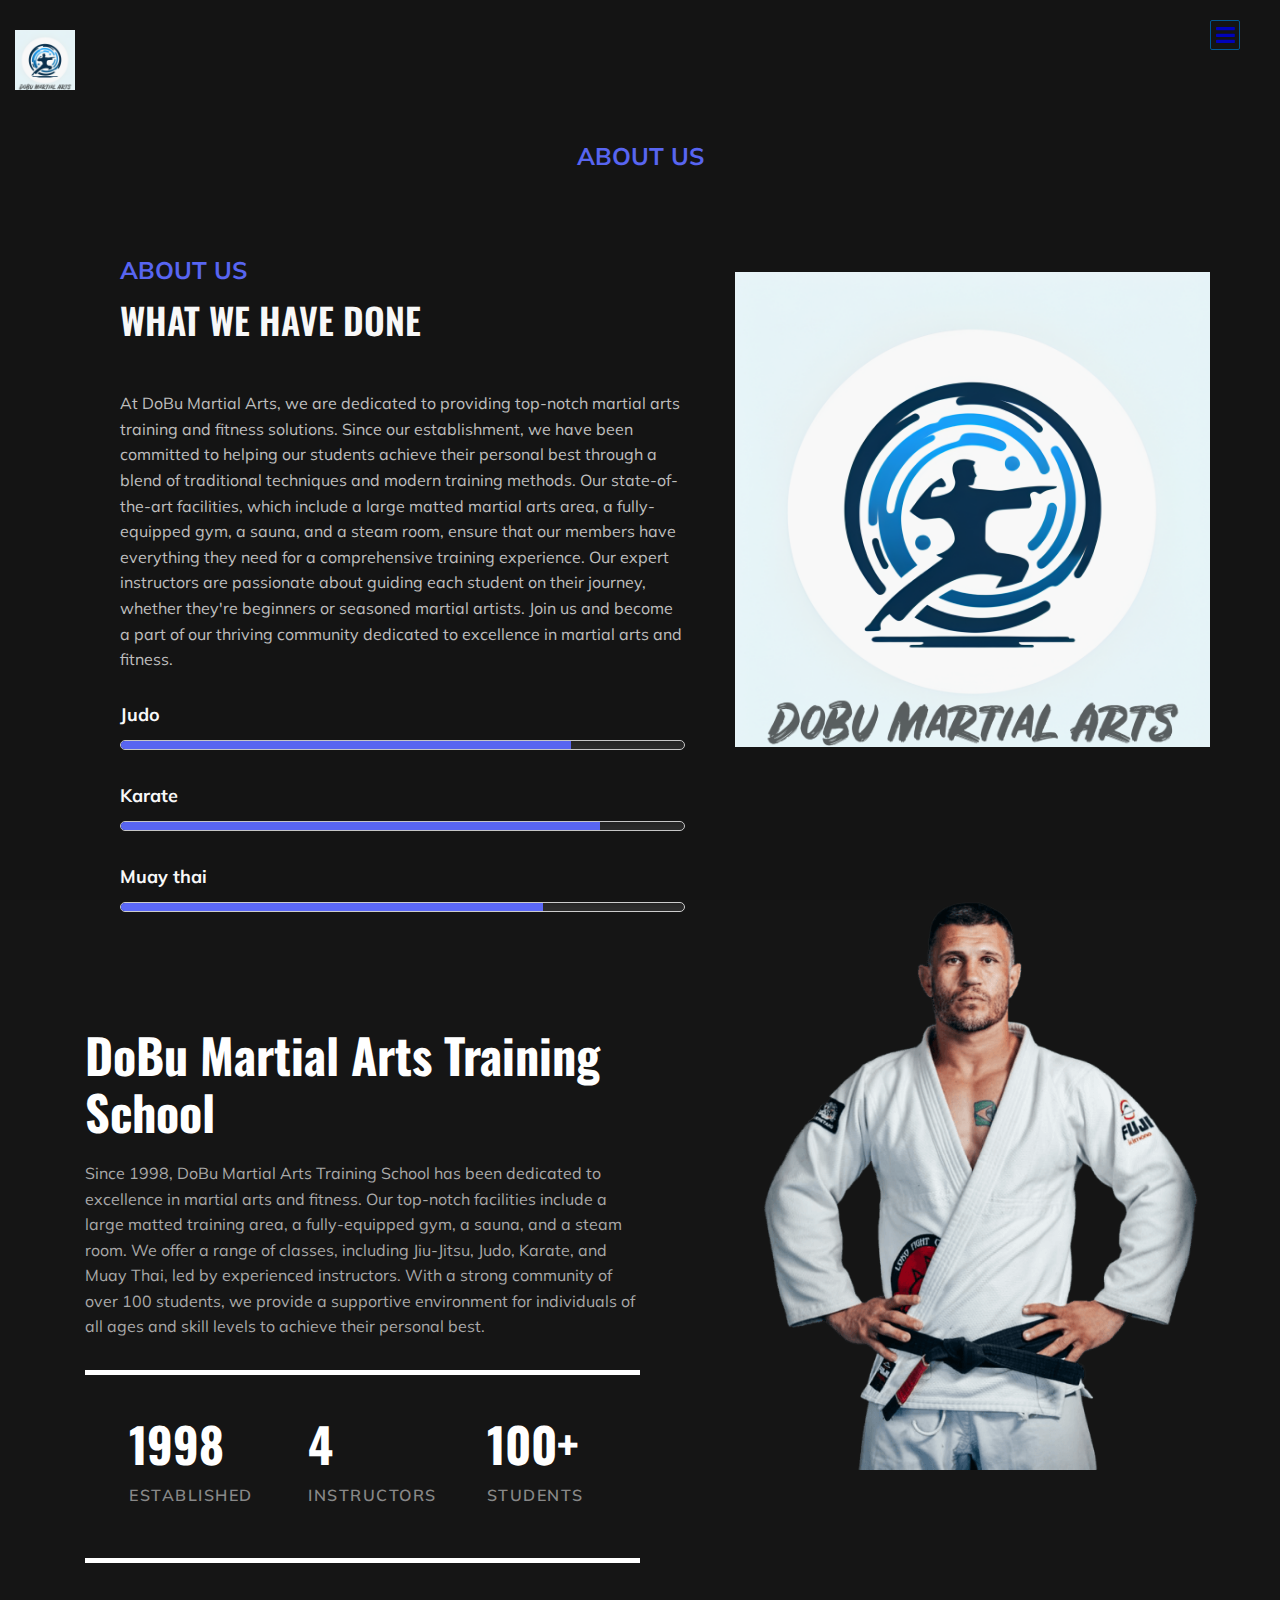
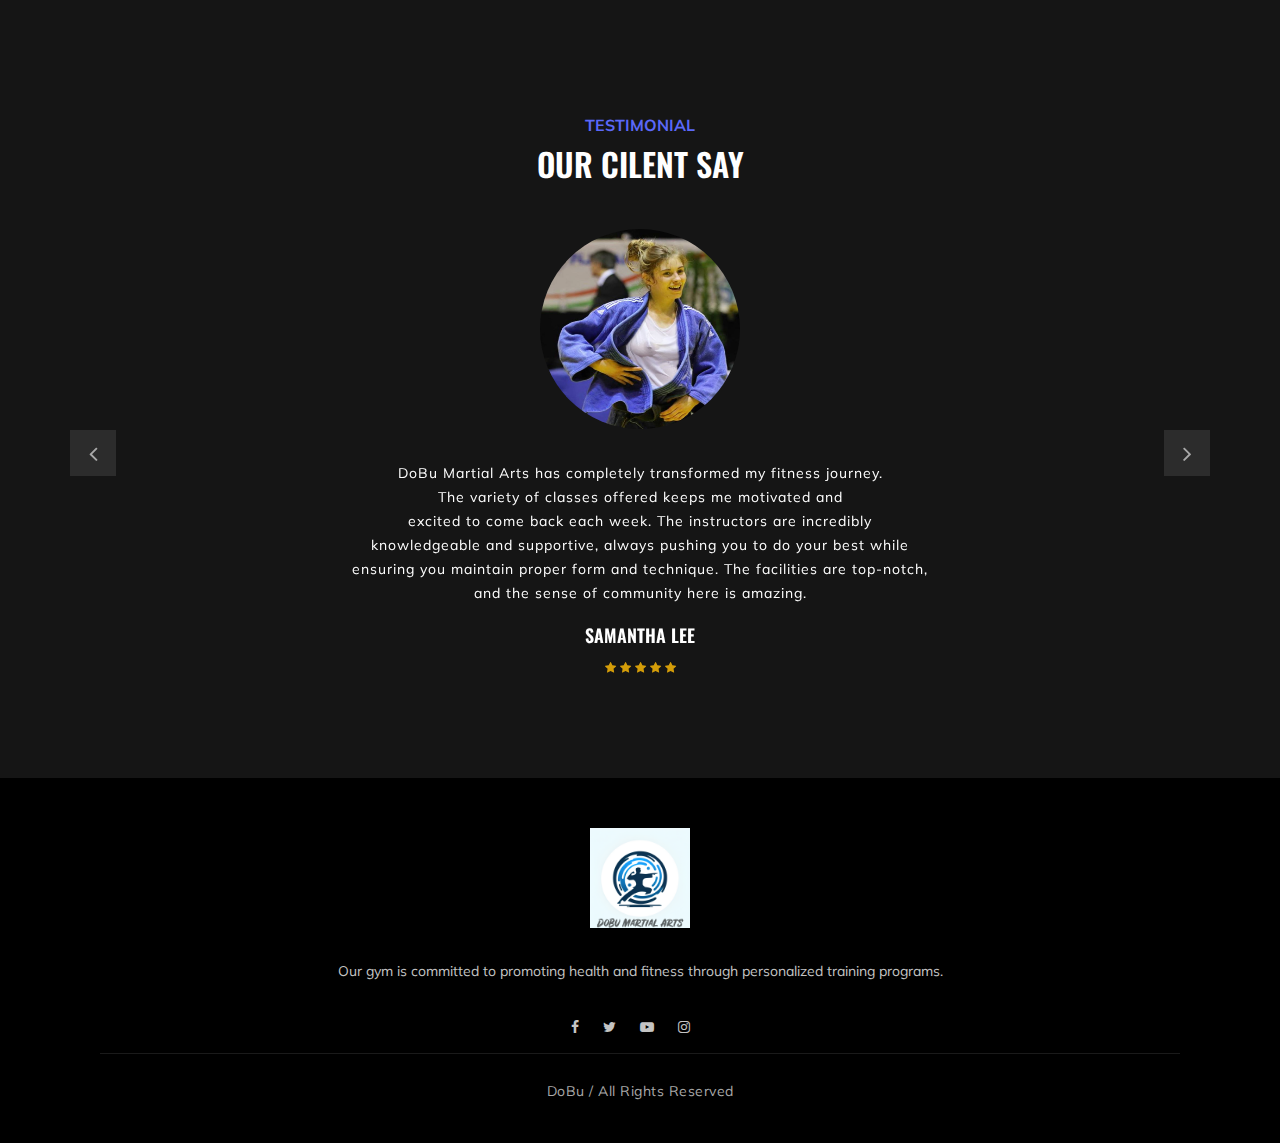
==== commit 31e864de: "Test the program and Fix the bug" ====
--- a/src/aboutus.html
+++ b/src/aboutus.html
@@ -3,11 +3,11 @@
 
 <head>
     <meta charset="UTF-8" />
-    <meta name="description" content="Shiva's | Gym " />
-    <meta name="keywords" content="Gym, unica, creative, html" />
+    <meta name="description" content="DoBu | Martial_Art_Training" />
+    <meta name="keywords" content="DoBu-Martial-Arts, unica, creative, html" />
     <meta name="viewport" content="width=device-width, initial-scale=1.0" />
     <meta http-equiv="X-UA-Compatible" content="ie=edge" />
-    <title>DoBu | Mertial Arts</title>
+    <title>About Us | DoBu Mertial Arts</title>
 
     <!-- Google Font -->
     <link href="https://fonts.googleapis.com/css?family=Muli:300,400,500,600,700,800,900&display=swap"
@@ -114,7 +114,7 @@
                         </div>
                         <div class="about-bar">
                             <div class="ab-item">
-                                <p>Body Building</p>
+                                <p>Judo</p>
                                 <div class="barfiller" data-percentage="80">
                                     <span class="fill"></span>
                                     <div class="tipWrap">
@@ -123,7 +123,7 @@
                                 </div>
                             </div>
                             <div class="ab-item">
-                                <p>Training</p>
+                                <p>Karate</p>
                                 <div class="barfiller" data-percentage="85">
                                     <span class="fill"></span>
                                     <div class="tipWrap">
@@ -132,7 +132,7 @@
                                 </div>
                             </div>
                             <div class="ab-item">
-                                <p>Fitness</p>
+                                <p>Muay thai</p>
                                 <div class="barfiller" data-percentage="75">
                                     <span class="fill"></span>
                                     <div class="tipWrap">
--- a/css/style.css
+++ b/css/style.css
@@ -1394,10 +1394,6 @@
 	transition: all 0.3s;
 }
 
-/*---------------------
-  Class Timetable Section
------------------------*/
-
 .class-timetable-section {
 	background: #151515;
 }
@@ -1530,7 +1526,7 @@
 .class-timetable table thead tr th {
 	font-size: 14px;
 	color: #ffffff;
-	background: #5b68f8;
+	background: #f36100;
 	border-right: 1px solid #363636;
 	padding: 15px 0;
 	font-weight: 400;
@@ -1543,7 +1539,7 @@
 
 .class-timetable table tbody tr td.class-time {
 	font-size: 12px;
-	color: #ffffff;
+	color: #f36100;
 	background: #000000;
 	border: 1px solid #363636;
 }
@@ -1559,7 +1555,7 @@
 }
 
 .class-timetable table tbody tr td.hover-bg:hover {
-	background: #4d4e5e;
+	background: #f36100;
 }
 
 .class-timetable table tbody tr td.blank-td {
@@ -1761,6 +1757,7 @@
 .map iframe {
 	width: 100%;
 }
+
 
 /*---------------------
   Sign-UP and Login
